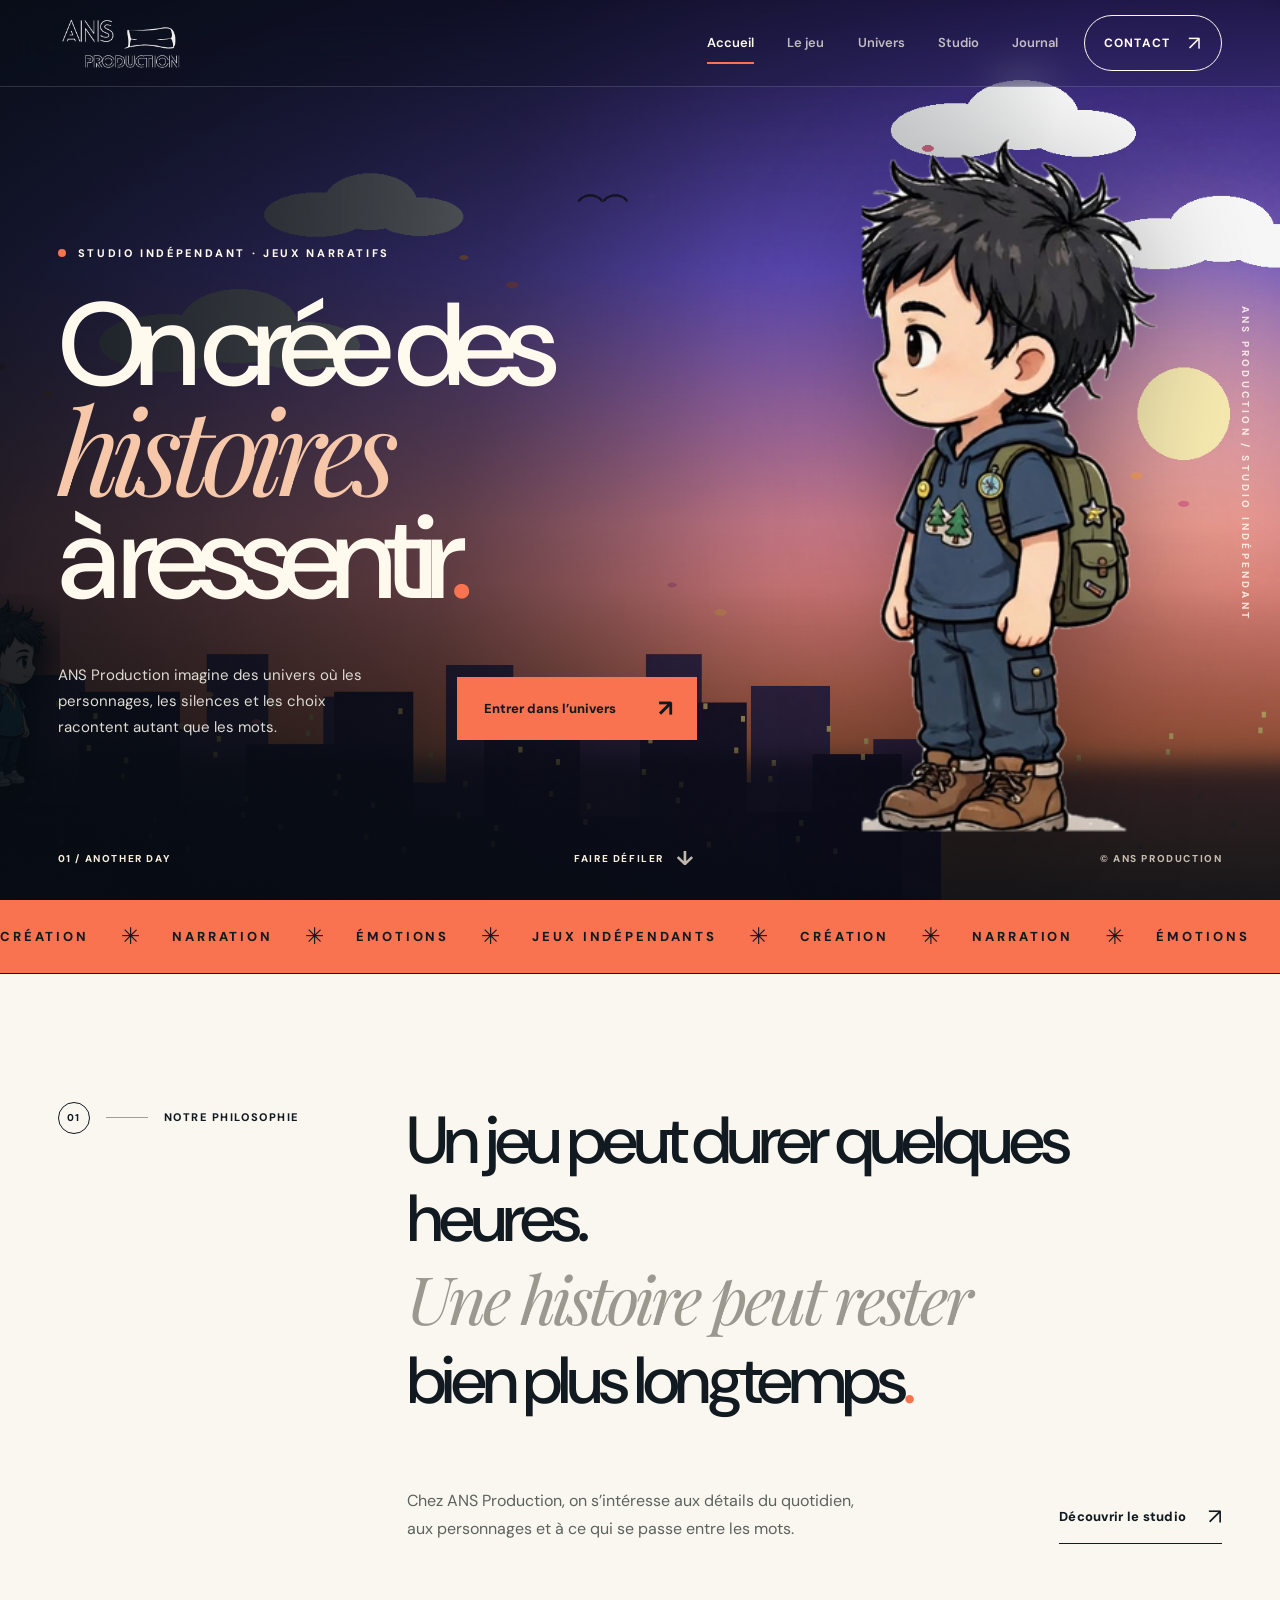
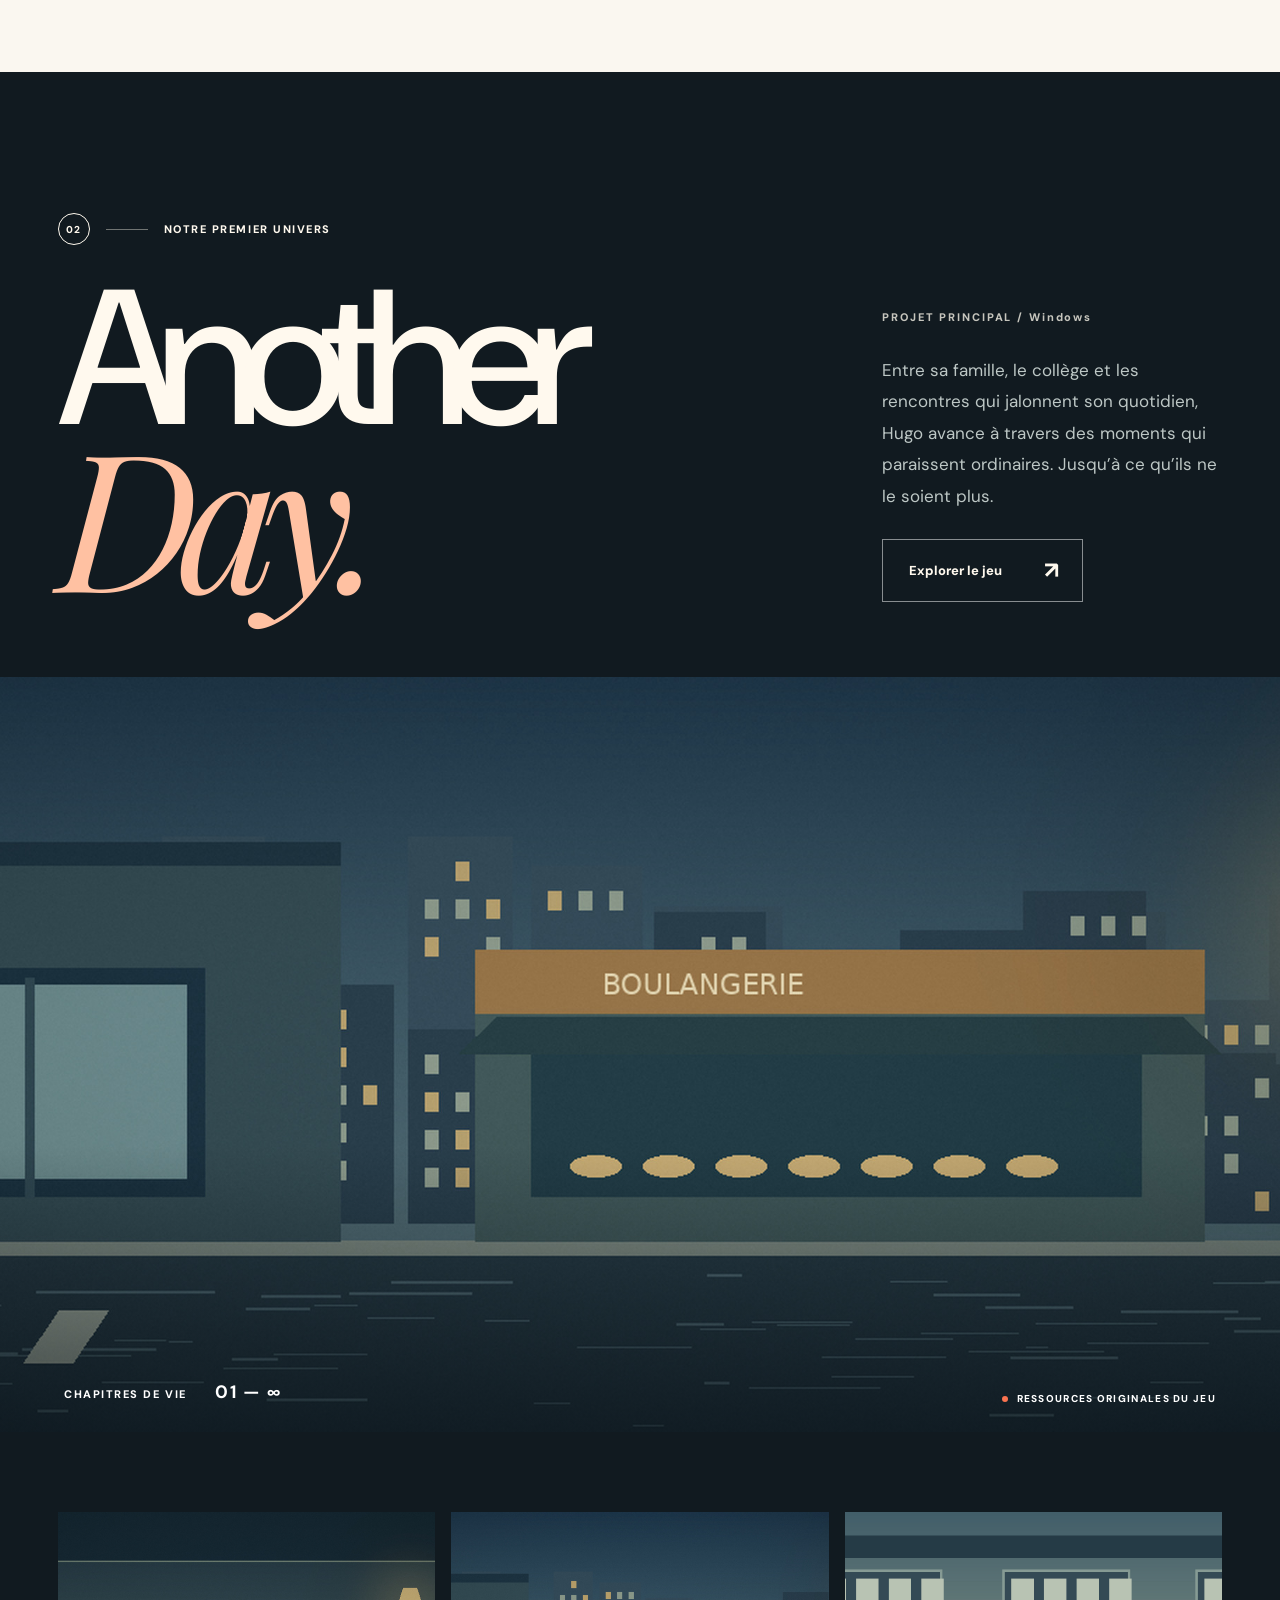
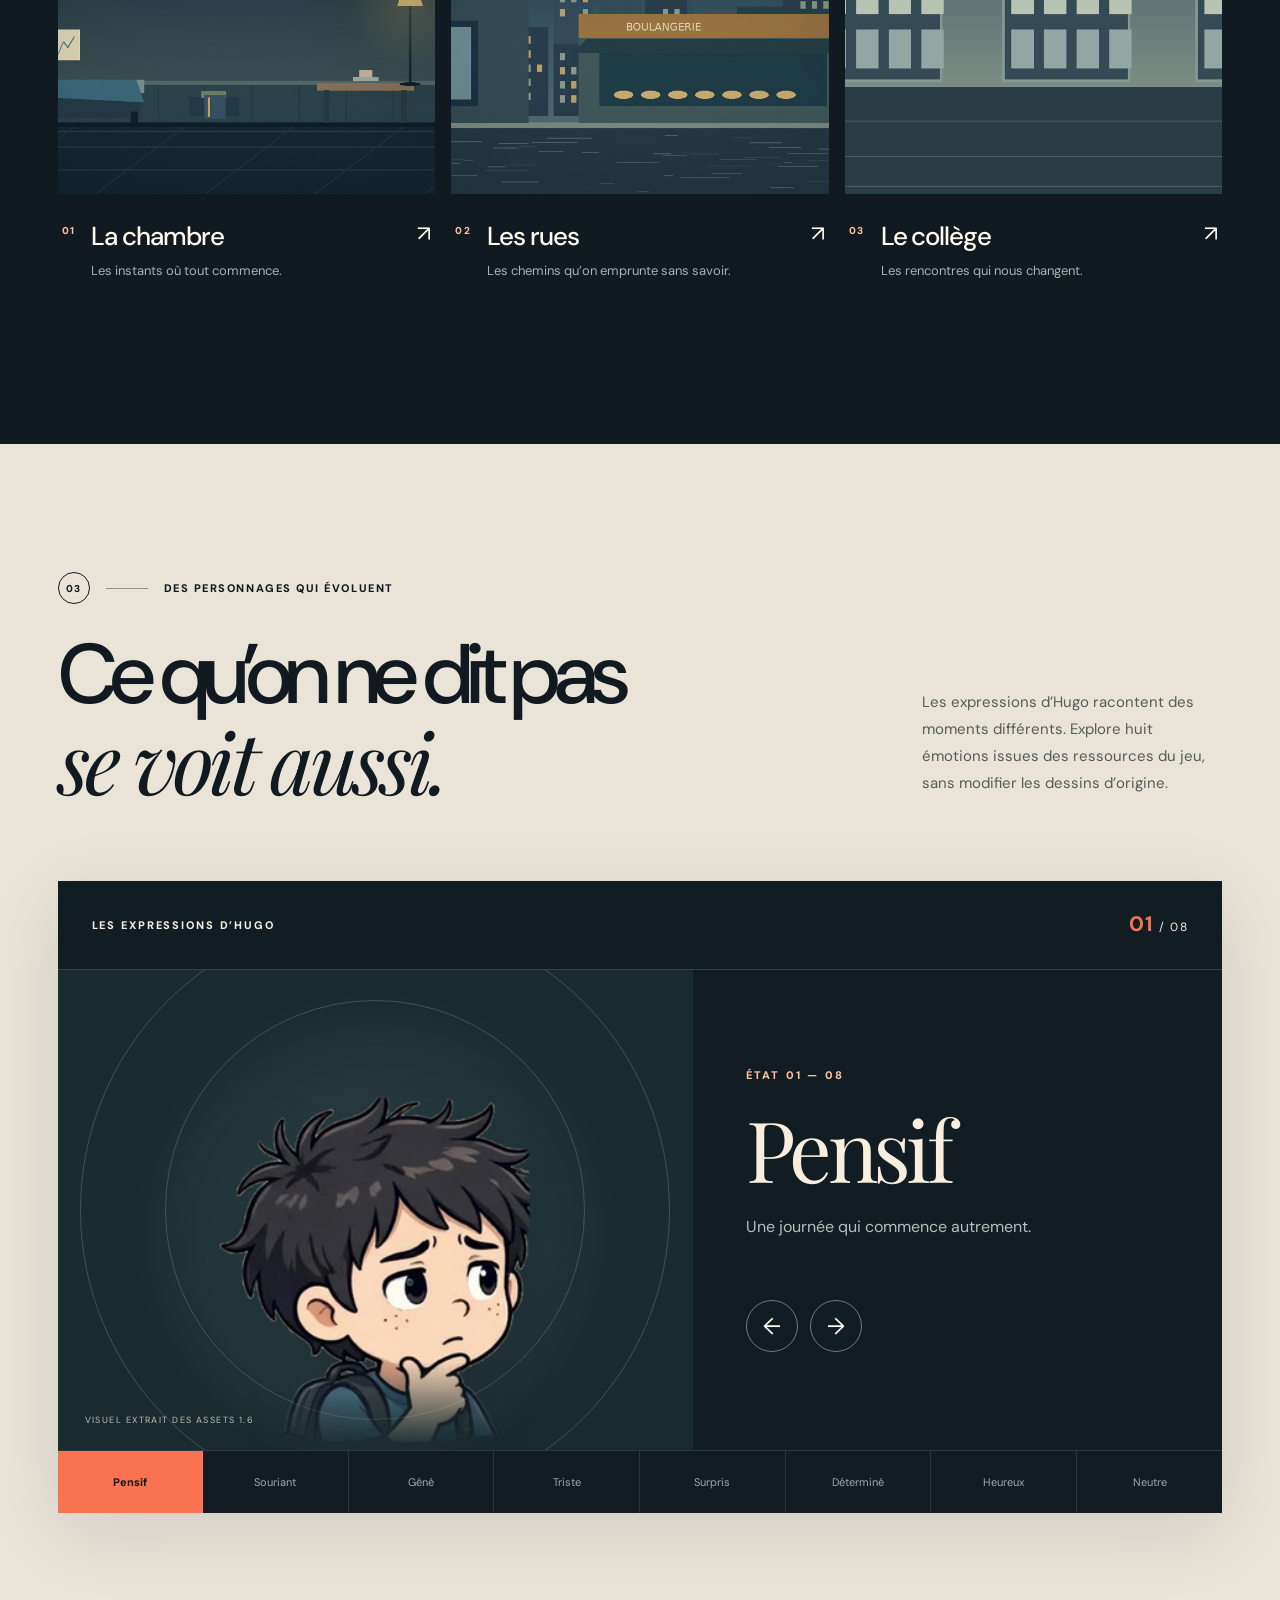
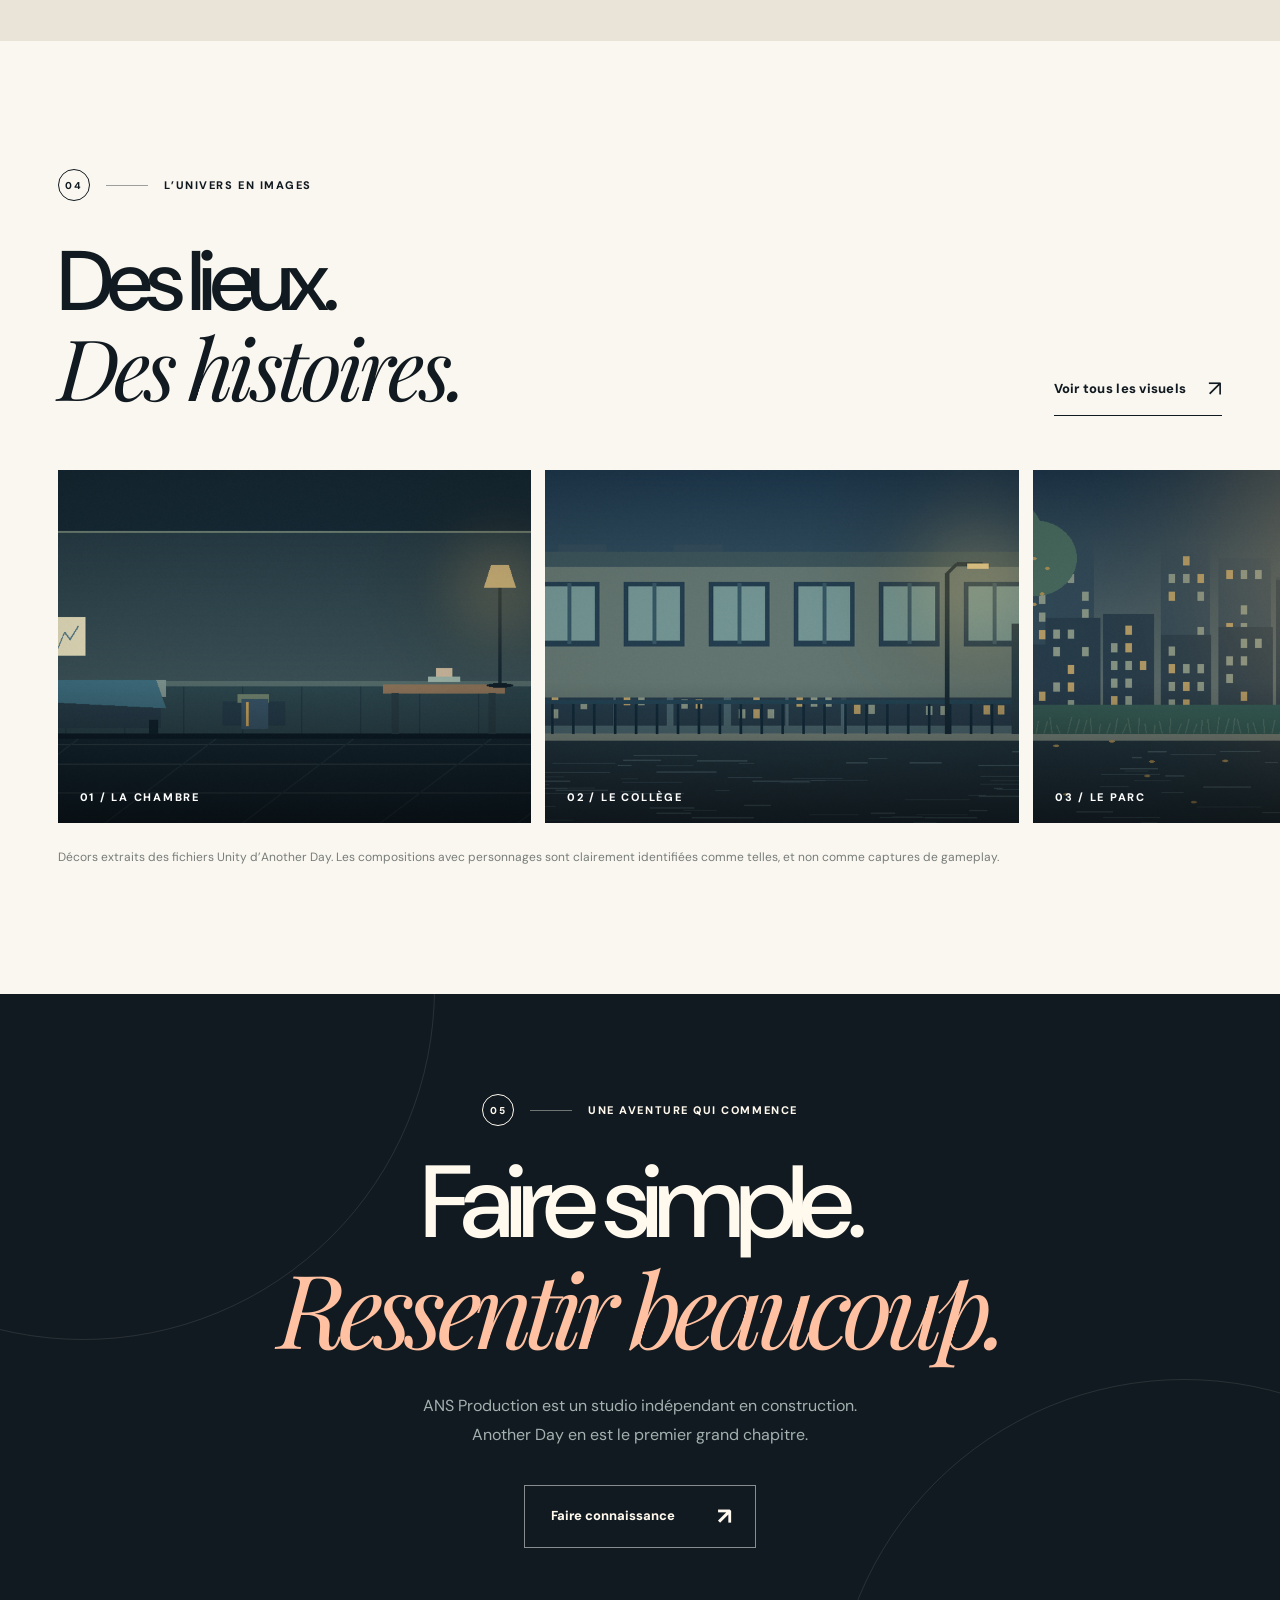
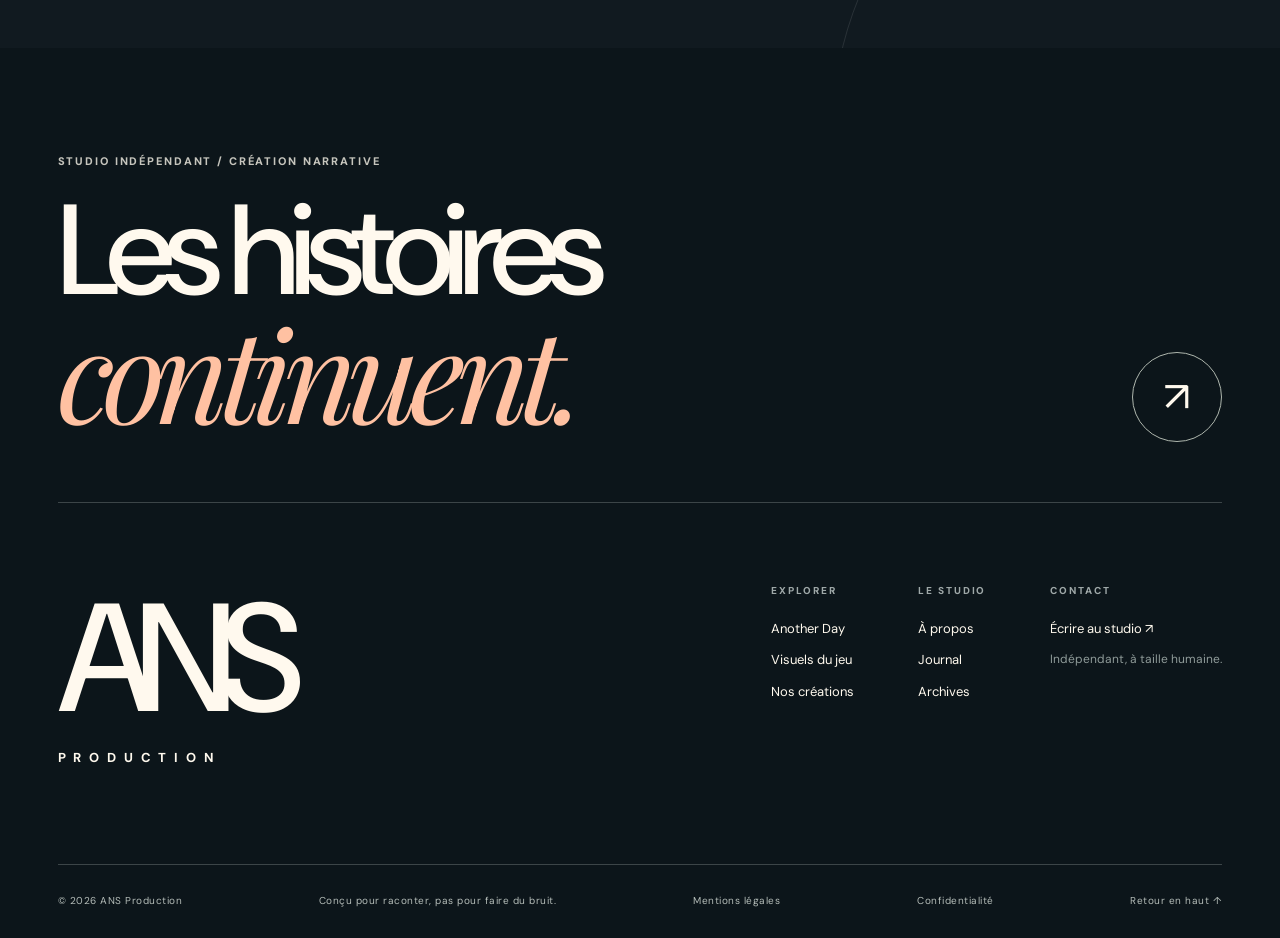
==== index.html @ 0bfa8ba2 "Add files via upload Création du site officiel ANS Production" ====
<!doctype html>
<html lang="fr">
<head>
 <meta charset="utf-8">
 <meta name="viewport" content="width=device-width, initial-scale=1, viewport-fit=cover">
 <meta name="theme-color" content="#111a20">
 <meta name="color-scheme" content="light">
 <title>ANS Production — Studio indépendant de jeux narratifs</title>
 <meta name="description" content="Des histoires à ressentir. Découvrez ANS Production et Another Day, notre aventure narrative indépendante.">
 <meta property="og:type" content="website">
 <meta property="og:title" content="ANS Production — Studio indépendant de jeux narratifs">
 <meta property="og:description" content="Des histoires à ressentir. Découvrez ANS Production et Another Day, notre aventure narrative indépendante.">
 <link rel="icon" href="assets/favicon.png" type="image/png">
 <link rel="preconnect" href="https://fonts.googleapis.com">
 <link rel="preconnect" href="https://fonts.gstatic.com" crossorigin>
 <link rel="stylesheet" href="styles.css">
 <script src="site-config.js" defer></script>
 <script src="cms-loader.js" defer></script>
</head>
<body data-page="home"><div id="app"><noscript>Ce site utilise JavaScript pour afficher le contenu interactif. Active JavaScript pour naviguer dans ANS Production.</noscript></div></body>
</html>
---- styles.css ----
@import url('https://fonts.googleapis.com/css2?family=DM+Sans:wght@400;500;600;700;800&family=Playfair+Display:ital,wght@0,400;0,500;0,600;1,400;1,500&display=swap');
:root{--paper:#f2eee6;--paper2:#e9e3d8;--paper3:#faf7f0;--ink:#111a20;--ink2:#1c282d;--ink3:#2b3b3f;--accent:#fa7350;--accent2:#ffc1a2;--muted:#646963;--line:rgba(17,26,32,.16);--white:#fff9ee;--max:1450px;--serif:'Playfair Display',Georgia,'Times New Roman',serif;--sans:'DM Sans','Helvetica Neue',Arial,sans;--transition:.45s cubic-bezier(.18,.8,.2,1)}
*,*::before,*::after{box-sizing:border-box}html{scroll-behavior:smooth;scroll-padding-top:100px}body{margin:0;background:var(--paper);color:var(--ink);font:400 16px/1.5 var(--sans);-webkit-font-smoothing:antialiased}img{max-width:100%;display:block}button,input,textarea{font:inherit}button{cursor:pointer}a{color:inherit;text-decoration:none}a,button{-webkit-tap-highlight-color:transparent}button:disabled{cursor:default}::selection{color:#fff;background:#ce563c}a:focus-visible,button:focus-visible,input:focus-visible,textarea:focus-visible{outline:3px solid var(--accent);outline-offset:5px}p,h1,h2,h3,h4,figure{margin:0}h1,h2,h3{font-weight:500}em{font-family:var(--serif);font-weight:400}strong{font-weight:700}.container{width:min(calc(100% - 9vw),var(--max));margin:auto}.section-space{padding:clamp(90px,10vw,180px) 0}.smallcaps{font-size:11px;letter-spacing:.17em;font-weight:800}.muted-on-dark{color:#c6c5bd}.orange-dot,.title-dot{color:var(--accent)}.skip{position:fixed;z-index:200;left:10px;top:-90px;background:var(--accent);color:#111;padding:12px 16px}.skip:focus{top:10px}.will-reveal{opacity:0;transform:translateY(30px);transition:opacity .85s ease,transform 1s cubic-bezier(.16,1,.3,1)}.will-reveal.revealed{opacity:1;transform:translateY(0)}[hidden]{display:none!important}
/* HEADER */
.header{position:fixed;top:0;z-index:90;width:100%;color:var(--ink);background:rgba(242,238,230,.97);border-bottom:1px solid var(--line);transition:background .35s,border .35s,color .35s;backdrop-filter:blur(20px);-webkit-backdrop-filter:blur(20px)}.header-inner{height:86px;display:flex;align-items:center;justify-content:space-between;gap:2vw;width:min(calc(100% - 9vw),var(--max));margin:auto}.brand{display:flex;align-items:center;gap:12px;flex:0 0 auto}.brand-sigil{position:relative;display:block;width:43px;height:24px;transform:rotate(-2deg)}.brand-sigil:before{content:'';position:absolute;inset:4px 3px;border:2px solid currentColor;border-radius:2px 10px 4px 9px;transform:skewX(11deg) rotate(-3deg)}.brand-sigil span:first-child{position:absolute;width:29px;height:2px;background:currentColor;top:10px;left:7px;transform:rotate(5deg)}.brand-sigil span:last-child{position:absolute;width:35px;height:2px;background:currentColor;bottom:4px;left:4px;transform:rotate(-8deg)}.brand-type{display:flex;flex-direction:column;line-height:.95;letter-spacing:-.07em}.brand-type strong{font-size:27px;font-weight:500;letter-spacing:-.075em}.brand-type small{font-size:8px;letter-spacing:.28em;margin-top:6px;font-weight:700}.primary-nav{margin-left:auto}.nav-links{display:flex;align-items:center;gap:clamp(18px,2.6vw,43px)}.nav-links a{position:relative;font-size:13px;font-weight:600;opacity:.72;white-space:nowrap;transition:opacity .2s}.nav-links a:hover,.nav-links a[aria-current]{opacity:1}.nav-links a:after{content:'';display:block;position:absolute;bottom:-11px;left:0;height:2px;width:0;background:var(--accent);transition:width .3s}.nav-links a:hover:after,.nav-links a[aria-current]:after{width:100%}.header-right{display:flex;gap:20px;align-items:center}.header-contact{display:flex;gap:18px;align-items:center;font-size:12px;text-transform:uppercase;font-weight:800;letter-spacing:.1em;white-space:nowrap;border:1px solid currentColor;border-radius:50px;padding:12px 19px}.header-contact span{font-size:20px;font-weight:400}.header-contact:hover{background:var(--ink);color:var(--paper)}.menu-toggle{width:44px;height:44px;border:1px solid currentColor;border-radius:50%;background:transparent;display:none;align-items:center;justify-content:center;flex-direction:column;gap:5px;color:inherit}.menu-toggle span{height:1px;width:18px;background:currentColor;transition:transform .2s}.mobile-nav{position:absolute;top:100%;left:0;width:100%;padding:24px 6vw 40px;background:var(--paper);color:var(--ink);height:calc(100svh - 86px);overflow:auto}.mobile-nav a{display:flex;align-items:center;gap:18px;border-bottom:1px solid var(--line);padding:18px 0;font:500 clamp(30px,7vw,55px) var(--serif)}.mobile-nav a small{font:700 11px var(--sans);opacity:.5}.mobile-nav a span{margin-left:auto;font:20px var(--sans)}.mobile-open{overflow:hidden}body[data-page="home"] .header:not(.scrolled):not(:has(.mobile-nav:not([hidden]))),body[data-page="game"] .header:not(.scrolled):not(:has(.mobile-nav:not([hidden]))){color:var(--white);background:rgba(12,21,25,.13);border-color:rgba(255,255,255,.15)}.header.scrolled{box-shadow:0 12px 45px rgba(0,0,0,.05)}
/* GENERAL */
.eyebrow{display:flex;gap:16px;align-items:center;color:var(--ink);font-size:11px;letter-spacing:.14em;font-weight:800;text-transform:uppercase;margin-bottom:38px}.eyebrow-light{color:var(--white)}.eyebrow-num{display:grid;place-items:center;width:32px;height:32px;border:1px solid currentColor;border-radius:50%;font-size:10px}.eyebrow-line{display:block;width:42px;height:1px;background:currentColor;opacity:.4}.section-title{font-size:clamp(48px,6.6vw,110px);line-height:1.01;letter-spacing:-.075em;font-weight:500}.section-title em{letter-spacing:-.055em}.btn{display:inline-flex;align-items:center;justify-content:space-between;gap:42px;padding:19px 23px 19px 26px;background:var(--accent);color:var(--ink);border:1px solid var(--accent);font-size:13px;font-weight:800;transition:background .2s,transform .3s,border-color .3s;min-height:58px}.btn span:last-child{font-size:23px;line-height:1;transition:transform .3s}.btn:hover{background:var(--accent2);border-color:var(--accent2);transform:translateY(-3px)}.btn:hover span:last-child{transform:translate(3px,-3px)}.btn-outline{background:transparent;border-color:rgba(255,255,255,.5);color:var(--white)}.btn-outline:hover{color:var(--ink)}.text-link{font-size:13px;font-weight:800;letter-spacing:.02em;display:inline-flex;align-items:center;gap:22px;white-space:nowrap;border-bottom:1px solid currentColor;padding-bottom:10px;transition:gap .25s}.text-link:hover{gap:34px}.text-link span{font-size:22px;font-weight:400}.large-copy{font-size:clamp(22px,2.4vw,36px);line-height:1.4;letter-spacing:-.04em}
/* HERO */
.home-hero{height:min(950px,100svh);min-height:690px;position:relative;background:#111b29;color:var(--white);overflow:hidden}.hero-bg,.hero-grain,.hero-vignette{position:absolute;inset:0}.hero-bg-img{width:100%;height:100%;object-fit:cover;object-position:center 55%;filter:saturate(.83) contrast(1.1)}.hero-vignette{background:linear-gradient(100deg,rgba(7,13,19,.84) 0%,rgba(7,13,19,.58) 38%,rgba(10,16,23,.04) 75%),linear-gradient(to top,rgba(6,12,20,.8),transparent 35%)}.hero-grain{pointer-events:none;background-image:url("data:image/svg+xml,%3Csvg viewBox='0 0 180 180' xmlns='http://www.w3.org/2000/svg'%3E%3Cfilter id='n'%3E%3CfeTurbulence type='fractalNoise' baseFrequency='.64' numOctaves='3' stitchTiles='stitch'/%3E%3C/filter%3E%3Crect width='100%25' height='100%25' filter='url(%23n)' opacity='.16'/%3E%3C/svg%3E");opacity:.16;mix-blend-mode:screen}.hero-vertical{position:absolute;right:2.1vw;top:34%;writing-mode:vertical-rl;letter-spacing:.32em;font-size:10px;font-weight:800;opacity:.85}.hero-inner{position:relative;height:100%;display:flex;align-items:center}.hero-heading{position:relative;z-index:3;padding-top:85px}.hero-kicker{font-size:11px;letter-spacing:.24em;font-weight:800;display:flex;align-items:center;gap:12px;margin-bottom:33px}.hero-kicker i{display:block;width:8px;height:8px;background:var(--accent);border-radius:50%}.home-hero h1{font-size:clamp(80px,9.2vw,163px);line-height:.87;letter-spacing:-.095em;font-weight:500;margin:0;max-width:1100px}.home-hero h1 em{color:#f6c7a9;letter-spacing:-.085em}.hero-intro{display:flex;align-items:end;gap:clamp(24px,5vw,75px);margin-top:52px}.hero-intro p{max-width:335px;font-size:15px;color:#dedbd3;line-height:1.75}.hero-character{height:clamp(380px,64vw,740px);width:auto;position:absolute;right:0;bottom:6%;z-index:2;filter:drop-shadow(0 18px 65px rgba(0,0,0,.36));object-fit:contain;transform:scaleX(-1);opacity:.99;pointer-events:none}.hero-bottom{position:absolute;left:50%;transform:translateX(-50%);bottom:27px;display:flex;align-items:center;justify-content:space-between;font-size:10px;letter-spacing:.16em;font-weight:800;z-index:6;color:#f8edda}.hero-bottom a{display:flex;gap:12px;align-items:center}.down-arrow{font-size:20px}.hero-bottom span:last-child{opacity:.77}
/* MARQUEE */
.ticker{background:var(--accent);color:var(--ink);overflow:hidden;white-space:nowrap;border-bottom:1px solid #1a1510}.ticker-track{width:max-content;display:flex;align-items:center;gap:32px;animation:marquee 36s linear infinite;padding:19px 0}.ticker-track span{font-size:13px;font-weight:800;letter-spacing:.22em}.ticker-track i{font-size:23px;font-style:normal}@keyframes marquee{to{transform:translateX(-50%)}}
/* MANIFESTO */
.manifesto{background:var(--paper3)}.manifesto-grid{display:grid;grid-template-columns:25% 1fr;gap:5%}.manifesto-grid>.eyebrow{align-self:start}.manifesto-quote{font-size:clamp(45px,5.2vw,87px);line-height:1.18;letter-spacing:-.062em;max-width:1050px}.manifesto-quote em{color:#9b9890}.manifesto-bottom{display:flex;align-items:end;justify-content:space-between;gap:40px;margin-top:66px}.manifesto-bottom p{max-width:470px;font-size:16px;line-height:1.8;color:#5c625e}
/* FEATURE */
.feature-section{background:var(--ink);color:var(--white);padding:clamp(95px,11vw,165px) 0}.feature-heading{display:flex;justify-content:space-between;align-items:end;gap:60px;margin-bottom:72px}.feature-heading>.eyebrow{margin-bottom:0}.feature-title{font-size:clamp(100px,15vw,250px);font-weight:500;line-height:.8;letter-spacing:-.11em}.feature-title em{color:var(--accent2);letter-spacing:-.09em}.feature-right{max-width:340px;padding-bottom:3px}.feature-right p{font-size:17px;line-height:1.85;margin:27px 0;color:#bdc7c5}.feature-panorama{height:clamp(440px,59vw,760px);position:relative;overflow:hidden;background:var(--ink3)}.panorama-image{position:absolute;inset:0}.panorama-image img{width:100%;height:100%;object-fit:cover;object-position:center 42%;filter:saturate(.93)}.feature-panorama:before{content:'';z-index:1;position:absolute;inset:0;background:linear-gradient(to top,rgba(3,10,16,.55),transparent 38%)}.panorama-stamp,.panorama-corner{position:absolute;z-index:2;bottom:26px;font-size:11px;letter-spacing:.14em;font-weight:800;color:white}.panorama-stamp{left:5vw}.panorama-stamp b{margin-left:24px;font-size:18px}.panorama-corner{right:5vw}.authentic-label{display:inline-flex;align-items:center;gap:9px;font-size:10px;letter-spacing:.13em;font-weight:800}.authentic-label i{width:6px;height:6px;border-radius:50%;background:var(--accent)}.feature-cards{display:grid;grid-template-columns:repeat(3,1fr);gap:16px;margin-top:80px}.place-card{display:block;transition:transform var(--transition)}.place-card:hover{transform:translateY(-8px)}.place-image{overflow:hidden;aspect-ratio:1.34;background:#334548}.place-image img{width:100%;height:100%;object-fit:cover;transition:transform .85s cubic-bezier(.16,1,.3,1)}.place-card:hover img{transform:scale(1.06)}.place-info{display:flex;align-items:start;gap:16px;padding:23px 4px}.place-info>span:first-child{font-size:10px;letter-spacing:.14em;color:var(--accent2);font-weight:800;margin-top:6px}.place-info h3{font-size:26px;letter-spacing:-.04em}.place-info p{font-size:13px;color:#a8b2ae;margin-top:5px}.place-arrow{margin-left:auto;font-size:22px}
/* FEELINGS */
.feelings-section{background:var(--paper2)}.feelings-head{display:grid;grid-template-columns:minmax(0,1fr) 300px;gap:20px;align-items:end;margin-bottom:72px}.feelings-head>.eyebrow{grid-column:1/-1;margin-bottom:8px}.feelings-head>p{color:#545d58;font-size:15px;line-height:1.8;padding-bottom:12px}.emotion-deck{background:#121d23;color:#f8eee0;overflow:hidden;box-shadow:0 18px 70px rgba(16,24,26,.1)}.emotion-top{padding:28px 34px;border-bottom:1px solid rgba(255,255,255,.16);display:flex;justify-content:space-between;align-items:center}.emotion-fraction{font-size:12px;letter-spacing:.14em}.emotion-fraction b{font-size:21px;color:var(--accent)}.emotion-content{display:grid;grid-template-columns:1.2fr 1fr;min-height:480px}.emotion-art{position:relative;overflow:hidden;background:radial-gradient(circle at 50% 55%,#395054,transparent 58%),#1a2b30;display:flex;align-items:end;justify-content:center;padding-top:40px}.orbit{position:absolute;border:1px solid rgba(241,239,220,.19);border-radius:50%;width:420px;height:420px;left:50%;top:50%;transform:translate(-50%,-50%)}.orbit-two{width:590px;height:590px}.emotion-portrait{position:relative;z-index:1;width:clamp(250px,27vw,405px);height:clamp(300px,30vw,435px);object-fit:contain;object-position:center bottom;filter:drop-shadow(0px 10px 27px rgba(0,0,0,.24))}.emotion-mini{position:absolute;bottom:22px;left:27px;z-index:2;font-size:9px;letter-spacing:.16em;opacity:.75}.emotion-detail{padding:10%;display:flex;flex-direction:column;align-items:start;justify-content:center}.emotion-index{font-size:11px;color:var(--accent2);letter-spacing:.2em;font-weight:800}.emotion-detail h3{font:400 clamp(60px,6.6vw,110px)/1.15 var(--serif);letter-spacing:-.055em;margin:16px 0}.emotion-detail p{font-size:16px;color:#b3bfbb;max-width:300px;line-height:1.7}.emotion-controls{display:flex;gap:12px;margin-top:60px}.circle-button{border-radius:50%;width:52px;height:52px;background:transparent;color:var(--white);border:1px solid rgba(255,255,255,.4);font-size:23px;transition:background .2s,color .2s}.circle-button:hover{background:var(--accent);color:var(--ink);border-color:var(--accent)}.emotion-tabs{display:grid;grid-template-columns:repeat(8,1fr);border-top:1px solid rgba(255,255,255,.12)}.emotion-tabs button{border:0;border-right:1px solid rgba(255,255,255,.11);background:transparent;color:#9daaa8;font-size:11px;padding:23px 6px;transition:background .2s,color .2s}.emotion-tabs button:last-child{border-right:0}.emotion-tabs button[aria-pressed="true"]{background:var(--accent);color:var(--ink);font-weight:800}.emotion-tabs button:hover:not([aria-pressed="true"]){background:#283b40;color:white}
/* PREVIEW */
.visual-preview{background:var(--paper3);overflow:hidden}.visual-title-row{display:flex;align-items:end;justify-content:space-between;gap:35px;margin-bottom:54px}.visual-title-row>p{max-width:310px;color:#69706c;font-size:15px;line-height:1.8}.visual-strip{display:flex;gap:14px;padding:0 max(4.5vw,calc((100vw - var(--max))/2));overflow-x:auto;overscroll-behavior-x:contain;scroll-snap-type:x mandatory;scrollbar-width:thin;scrollbar-color:#8a8b83 var(--paper3)}.visual-strip-card{position:relative;flex:0 0 clamp(260px,37vw,570px);aspect-ratio:1.34;overflow:hidden;scroll-snap-align:center;background:#203039}.visual-strip-card img{width:100%;height:100%;object-fit:cover;transition:transform .8s}.visual-strip-card:hover img{transform:scale(1.06)}.visual-strip-card:after{content:'';position:absolute;inset:60% 0 0;background:linear-gradient(transparent,rgba(0,0,0,.55))}.visual-strip-card>span{position:absolute;z-index:1;color:white;bottom:18px;left:22px;font-size:11px;letter-spacing:.16em;font-weight:800}.source-note{font-size:12px;color:#777c78;margin-top:25px}.ending-callout{background:var(--ink);color:var(--white);min-height:580px;display:flex;align-items:center;text-align:center;position:relative;overflow:hidden}.ending-callout:before,.ending-callout:after{content:'';position:absolute;width:55vw;height:55vw;border:1px solid rgba(255,255,255,.1);border-radius:50%;left:-21vw;top:-28vw}.ending-callout:after{left:auto;right:-20vw;top:auto;bottom:-34vw}.ending-inner{position:relative;z-index:2;display:flex;flex-direction:column;align-items:center;padding:100px 0}.ending-inner>.eyebrow{margin-bottom:24px}.ending-inner h2{font-size:clamp(53px,8vw,125px);letter-spacing:-.075em;line-height:1.02}.ending-inner h2 em{color:var(--accent2)}.ending-inner p{max-width:440px;color:#a3b1b0;line-height:1.8;margin:26px auto 35px}
/* PAGE HERO */
.page-hero{height:clamp(690px,90svh,950px);position:relative;background:var(--ink);color:var(--white);overflow:hidden}.page-hero-image{position:absolute;inset:0;opacity:.7}.page-hero-image img{width:100%;height:100%;object-fit:cover;object-position:center 53%;filter:saturate(.8)}.page-hero-image:after{content:'';position:absolute;inset:0;background:linear-gradient(90deg,rgba(4,13,19,.78),rgba(8,15,24,.13)),linear-gradient(0deg,rgba(4,13,19,.8),transparent 54%)}.page-hero-content{position:relative;z-index:2;height:100%;display:flex;flex-direction:column;align-items:start;justify-content:center;padding-top:70px}.page-hero-content>.eyebrow{margin-bottom:45px}.page-overline{font-size:11px;letter-spacing:.26em;font-weight:800}.game-display{font-size:clamp(90px,14vw,225px);line-height:1;letter-spacing:-.105em;font-weight:500;margin:13px 0 20px}.game-display em{color:var(--accent2);white-space:nowrap}.page-hero-content>p{font:italic clamp(19px,2.5vw,33px)/1.4 var(--serif);max-width:600px}.game-meta{display:flex;flex-wrap:wrap;gap:22px;margin-top:48px}.game-meta span{font-size:11px;letter-spacing:.12em;border:1px solid rgba(255,255,255,.32);padding:11px 14px}.scroll-pill{margin-top:50px;font-size:11px;letter-spacing:.14em;font-weight:800;border-bottom:1px solid rgba(255,255,255,.7);padding-bottom:12px}
/* STORY */
.story-block{background:var(--paper3)}.story-grid{display:grid;grid-template-columns:1.2fr 1fr;gap:clamp(45px,8vw,150px)}.story-copy{padding-top:85px}.story-copy>p:not(:first-child){margin-top:26px;font-size:15px;color:#69706c;line-height:1.9}.story-tags{display:flex;flex-wrap:wrap;gap:9px;margin-top:45px}.story-tags span{font-size:10px;letter-spacing:.1em;font-weight:800;border:1px solid #b8bdb8;padding:10px 13px}.wide-shot{height:clamp(350px,54vw,720px);position:relative;overflow:hidden}.wide-shot>img{width:100%;height:100%;object-fit:cover}.wide-shot:after{content:'';position:absolute;inset:70% 0 0;background:linear-gradient(transparent,rgba(0,0,0,.48))}.wide-shot-info{position:absolute;bottom:28px;z-index:2;left:5vw;right:5vw;display:flex;justify-content:space-between;align-items:center;font-size:11px;font-weight:800;letter-spacing:.12em;color:white}
/* CHARACTERS */
.characters-section{background:var(--ink);color:var(--white)}.characters-section .visual-title-row>p{color:#acb6b2}.character-grid{display:grid;grid-template-columns:repeat(4,1fr);gap:15px;margin-top:50px}.character-card{background:#24353b;min-width:0}.character-photo{height:clamp(260px,30vw,440px);position:relative;overflow:hidden;display:flex;align-items:end;justify-content:center;background:radial-gradient(circle at 50% 55%,#42585c 0%,#203035 70%)}.character-photo img{width:auto;height:88%;max-width:100%;object-fit:contain;object-position:center bottom;transition:transform .4s}.character-card:hover .character-photo img{transform:translateY(-9px) scale(1.035)}.character-photo>span{position:absolute;top:14px;left:17px;font-size:11px;color:#d0d7cf}.character-text{padding:18px 20px 22px}.character-text h3{font-size:25px;letter-spacing:-.04em}.character-text p{font-size:12px;color:#a5b3ae;margin-top:4px}.game-media{background:var(--paper3)}.game-media-grid{display:grid;grid-template-columns:1.3fr 1fr 1fr;grid-template-rows:250px 250px;gap:15px}.media-card{position:relative;overflow:hidden;background:#344548}.media-card-large{grid-row:span 2}.media-card img{width:100%;height:100%;object-fit:cover;transition:transform .6s}.media-card:hover img{transform:scale(1.06)}.media-card:after{content:'';position:absolute;inset:60% 0 0;background:linear-gradient(transparent,rgba(0,0,0,.6))}.media-card>span{position:absolute;bottom:20px;left:22px;right:22px;color:white;z-index:2;font-weight:700;font-size:18px;display:flex;justify-content:space-between}.availability{padding:95px 0;background:var(--accent)}.availability-row{display:flex;justify-content:space-between;align-items:center;gap:40px}.availability h2{font-size:clamp(40px,6vw,82px);line-height:1.12;letter-spacing:-.06em;margin:12px 0}.availability .orange-dot{color:#ffead9}.availability p{font-size:14px}.availability-actions{display:flex;flex-direction:column;align-items:end;gap:20px}.availability .btn{background:var(--ink);color:white;border-color:var(--ink)}.status-tag{display:inline-block;border:1px solid currentColor;font-size:11px;font-weight:800;letter-spacing:.1em;padding:15px 17px}
/* INTERNAL PAGES */
.inner-page-lead{padding:clamp(175px,18vw,270px) 0 clamp(75px,10vw,135px);background:var(--paper);min-height:620px}.inner-page-title{font-size:clamp(68px,9.8vw,156px);line-height:.98;letter-spacing:-.08em;max-width:1300px}.inner-page-title em{color:#99978c}.inner-page-bottom{display:flex;justify-content:space-between;align-items:end;gap:60px;margin-top:65px;padding-top:28px;border-top:1px solid var(--line)}.inner-page-bottom p{max-width:610px;font-size:clamp(16px,1.4vw,21px);line-height:1.65}.inner-page-bottom>span{font-size:10px;font-weight:800;letter-spacing:.16em;white-space:nowrap}.gallery-section{padding:110px 0;background:var(--ink);color:var(--white)}.gallery-header{display:flex;align-items:end;justify-content:space-between;gap:24px;margin-bottom:55px}.gallery-header .eyebrow{color:var(--white)}.gallery-filters{display:flex;flex-wrap:wrap;gap:9px;padding-bottom:6px}.gallery-filters button{color:#d3d7d1;background:transparent;border:1px solid #536366;padding:10px 16px;font-size:12px;white-space:nowrap}.gallery-filters button span{font-size:9px;padding-left:7px}.gallery-filters button[aria-pressed="true"]{background:var(--accent);color:var(--ink);border-color:var(--accent)}.gallery-filters button:hover:not([aria-pressed="true"]){border-color:white}.gallery-grid{display:grid;grid-template-columns:repeat(3,1fr);gap:15px}.gallery-item{display:block;background:#26383c;color:white;padding:0;border:0;text-align:left;overflow:hidden}.gallery-item:nth-child(7n+1){grid-column:span 2}.gallery-img{display:block;aspect-ratio:1.5;overflow:hidden}.gallery-item:nth-child(7n+1) .gallery-img{aspect-ratio:3.055}.gallery-img img{width:100%;height:100%;object-fit:cover;transition:transform .65s,filter .4s}.gallery-item:hover img{transform:scale(1.05);filter:brightness(1.12)}.gallery-item-foot{display:flex;justify-content:space-between;align-items:center;padding:16px 18px;font-size:12px;letter-spacing:.01em}.gallery-item-foot>span:last-child{font-size:22px}.gallery-disclaimer{color:#a4b1ae;font-size:13px;margin-top:30px}.visual-compositions{background:var(--paper3)}.composition-grid{display:grid;grid-template-columns:repeat(2,1fr);gap:22px}.composition-card{background:#e3e1d9}.composition-stage{height:clamp(270px,30vw,430px);position:relative;overflow:hidden;background:#27363b}.composition-bg{position:absolute;inset:0}.composition-bg img{width:100%;height:100%;object-fit:cover}.composition-stage:after{content:'';position:absolute;inset:45% 0 0;background:linear-gradient(transparent,rgba(9,20,24,.38));pointer-events:none}.composition-portrait,.composition-companion{position:absolute;bottom:0;z-index:2;height:85%;width:auto;max-width:39%;object-fit:contain;object-position:bottom;filter:drop-shadow(4px 4px 12px rgba(0,0,0,.28))}.composition-portrait{left:15%}.composition-companion{height:68%;right:12%;opacity:.9}.composition-type{position:absolute;z-index:3;top:17px;right:17px;background:rgba(18,29,34,.78);padding:9px 11px;color:white;font-size:9px;font-weight:800;letter-spacing:.09em}.composition-info{display:flex;align-items:end;justify-content:space-between;gap:15px;padding:21px 22px 25px}.composition-info small{font-size:10px;color:#69716c;letter-spacing:.08em}.composition-info h3{font-size:28px;margin-top:5px;letter-spacing:-.05em}.composition-info p{font-size:13px;color:#6a746f;margin-top:4px}.composition-emotion{font-size:11px;letter-spacing:.08em;font-weight:800;border-bottom:1px solid var(--ink);padding-bottom:4px}
/* STUDIO */
.studio-lead{background:var(--paper3)}.studio-editorial{background:var(--paper2)}.studio-editorial-grid{display:grid;grid-template-columns:1fr 1fr;gap:clamp(50px,8vw,140px);align-items:center}.studio-art{aspect-ratio:.85;background:#e7e1d7;display:flex;align-items:center;justify-content:center;flex-direction:column;position:relative;overflow:hidden}.studio-art img{width:68%;height:auto;mix-blend-mode:multiply;filter:grayscale(1)}.studio-art>span{position:absolute;bottom:28px;left:28px;font-size:10px;letter-spacing:.16em;font-weight:800;color:#73766f}.studio-copy .large-copy{margin-top:40px}.studio-sign{display:flex;gap:22px;align-items:center;margin-top:55px;padding-top:22px;border-top:1px solid var(--line)}.studio-sign>span{font:italic 38px var(--serif)}.studio-sign small{font-size:10px;letter-spacing:.13em;font-weight:800}.principles{background:var(--ink);color:var(--white)}.principles-grid{display:grid;grid-template-columns:repeat(3,1fr);gap:42px;margin-top:70px}.principles-grid article{border-top:1px solid #6c787a;padding-top:28px}.principles-grid article>span{font-size:11px;letter-spacing:.1em;color:var(--accent)}.principles-grid article h3{font-size:38px;letter-spacing:-.06em;margin:25px 0 10px}.principles-grid article p{line-height:1.85;font-size:14px;color:#a9b6b4}.studio-fullbleed{height:640px;position:relative;overflow:hidden;background:#1b292b}.studio-fullbleed>img{width:100%;height:100%;object-fit:cover}.studio-fullbleed:after{content:'';position:absolute;inset:0;background:linear-gradient(90deg,rgba(3,15,22,.76),transparent)}.studio-fullbleed-text{position:absolute;top:50%;left:8%;transform:translateY(-50%);z-index:2;color:white}.studio-fullbleed-text h2{font-size:clamp(55px,9vw,140px);letter-spacing:-.075em;margin:10px 0 25px}
/* GAMES/JOURNAL/CONTACT */
.games-catalog,.journal-content,.contact-page{background:var(--paper3)}.catalog-card{display:grid;grid-template-columns:1.4fr 1fr;min-height:560px;background:var(--ink);color:var(--white)}.catalog-photo{min-height:480px;overflow:hidden}.catalog-photo img{width:100%;height:100%;object-fit:cover;transition:transform .8s}.catalog-card:hover .catalog-photo img{transform:scale(1.04)}.catalog-body{padding:clamp(40px,6vw,90px);display:flex;flex-direction:column;justify-content:center;align-items:start}.catalog-body>span{color:var(--accent2);font-size:11px;letter-spacing:.15em;font-weight:800}.catalog-body h2{font-size:clamp(65px,7vw,115px);letter-spacing:-.07em;line-height:.98;margin:33px 0}.catalog-body h2 em{color:var(--accent2)}.catalog-body p{line-height:1.8;color:#b4c1be}.catalog-meta{align-self:stretch;display:flex;justify-content:space-between;border-top:1px solid #617071;padding-top:24px;margin-top:42px;gap:15px}.catalog-meta strong{font-size:13px;letter-spacing:.06em}.journal-list{display:grid;grid-template-columns:repeat(2,1fr);gap:28px}.journal-entry{border-top:1px solid var(--line);padding-top:22px}.journal-entry-img{aspect-ratio:1.8;overflow:hidden;margin-bottom:30px}.journal-entry-img img{width:100%;height:100%;object-fit:cover}.journal-meta{display:flex;gap:25px;font-size:11px;letter-spacing:.08em;font-weight:800;color:#777b73}.journal-entry h3{font-size:40px;letter-spacing:-.06em;margin:18px 0 10px}.journal-entry p{line-height:1.8;color:#676e66}.journal-empty{display:grid;grid-template-columns:.8fr 1fr;min-height:450px;gap:80px;align-items:center;border-top:1px solid var(--line);border-bottom:1px solid var(--line)}.journal-empty-mark{font:300 250px var(--serif);text-align:center;color:var(--accent)}.journal-empty h2{font-size:clamp(42px,4.3vw,68px);letter-spacing:-.05em;line-height:1.18;margin:15px 0}.journal-empty p{max-width:490px;color:#767c74;line-height:1.85;margin-bottom:26px}.contact-layout{display:grid;grid-template-columns:1fr 1fr;gap:clamp(60px,9vw,150px)}.contact-sigil{background:#e6e0d5;min-height:620px;display:flex;align-items:center;justify-content:center;flex-direction:column;position:relative}.contact-sigil img{width:73%;mix-blend-mode:multiply}.contact-sigil span{position:absolute;bottom:30px;letter-spacing:.12em;font-weight:800;font-size:11px}.contact-form-wrap h2{font-size:clamp(52px,5vw,86px);line-height:1.08;letter-spacing:-.06em;margin-bottom:42px}.contact-not-yet{border-top:1px solid var(--line);padding:38px 0}.contact-not-yet p{color:#6c716b;line-height:1.9;margin-top:23px}.contact-form{display:grid;gap:22px}.contact-form label{font-weight:700;letter-spacing:.03em;font-size:12px;display:grid;gap:9px}.contact-form input,.contact-form textarea{background:transparent;border:1px solid #aeb5af;border-radius:0;padding:15px;font-size:16px;max-width:100%;resize:vertical}.contact-form .btn{justify-self:start;margin-top:15px}.form-hint{color:#6d7470;font-size:11px}
/* LIGHTBOX */
.lightbox{position:fixed;z-index:300;inset:0;display:flex;align-items:center;justify-content:space-evenly;gap:18px;padding:55px 3vw 30px;background:rgba(8,13,17,.97);color:white}.lightbox-close{position:absolute;top:14px;right:20px;font-size:37px;color:white;background:none;border:none}.lightbox-arrow{width:54px;height:54px;flex:0 0 auto;border:1px solid #7b888a;background:transparent;color:white;border-radius:50%;font-size:25px}.lightbox-arrow:hover{background:var(--accent);color:var(--ink)}.lightbox-figure{display:flex;flex-direction:column;align-items:center;gap:20px;min-width:0}.lightbox-figure img{max-height:75svh;max-width:min(80vw,1350px);object-fit:contain}.lightbox-figure figcaption{text-align:center;font-size:12px;color:#b7c2be;letter-spacing:.04em}
/* FOOTER */
.footer{background:#0c151a;color:var(--white);padding:100px 0 30px}.footer-top{display:flex;justify-content:space-between;align-items:end;border-bottom:1px solid #3c4548;padding-bottom:60px}.footer-top h2{font-size:clamp(72px,10vw,158px);line-height:.95;letter-spacing:-.075em;margin-top:18px}.footer-top h2 em{color:var(--accent2)}.round-link{height:90px;width:90px;display:grid;place-items:center;border:1px solid #aeb6ad;border-radius:50%;font-size:42px;transition:background .3s,transform .3s}.round-link:hover{background:var(--accent);color:var(--ink);transform:rotate(45deg)}.footer-mid{display:flex;justify-content:space-between;gap:50px;padding:80px 0 100px}.footer-wordmark{font-size:clamp(72px,12vw,175px);letter-spacing:-.1em;line-height:1;font-weight:500;align-self:start}.footer-wordmark span{display:block;font-size:13px;letter-spacing:.6em;margin-top:14px;font-weight:700}.footer-links{display:flex;gap:clamp(27px,5vw,85px)}.footer-links>div{display:flex;flex-direction:column;gap:12px}.footer-title{font-size:10px;letter-spacing:.19em;color:#9fa8a8;font-weight:800;margin-bottom:9px}.footer-links a{font-size:13px}.footer-links a:hover{color:var(--accent2)}.footer-muted{font-size:12px;color:#8f9b99}.footer-bottom{border-top:1px solid #3c4548;padding-top:28px;display:flex;justify-content:space-between;align-items:center;gap:18px;font-size:10px;letter-spacing:.05em;color:#b5bdb9}
/* BREAKPOINTS */
@media(max-width:1200px){.header-contact{display:none}.hero-character{right:-3vw;opacity:.74}.home-hero h1{font-size:clamp(80px,10.5vw,136px)}.feature-title{font-size:clamp(100px,14vw,200px)}.feature-right{max-width:290px}.composition-stage{height:315px}.footer-wordmark{font-size:115px}.footer-links{gap:28px}}
@media(max-width:900px){.header-inner{height:72px}.primary-nav{display:none}.menu-toggle{display:flex}.mobile-nav{height:calc(100svh - 72px)}.container{width:calc(100% - 8vw)}.home-hero{min-height:650px;max-height:850px}.home-hero h1{font-size:clamp(73px,10.5vw,115px)}.hero-character{height:72%;right:-70px;opacity:.48}.hero-heading{padding-top:40px}.hero-intro{flex-wrap:wrap;max-width:430px}.hero-vertical{display:none}.manifesto-grid{grid-template-columns:1fr;gap:24px}.manifesto-grid>.eyebrow{margin:0}.feature-heading{align-items:start;flex-direction:column;gap:38px}.feature-title{font-size:clamp(90px,18vw,175px)}.feature-right{max-width:610px}.feature-right p{margin:15px 0 25px}.feature-cards{margin-top:45px}.place-info h3{font-size:23px}.feelings-head{grid-template-columns:1fr}.feelings-head>p{max-width:500px}.emotion-content{min-height:360px}.emotion-tabs{grid-template-columns:repeat(4,1fr)}.emotion-tabs button{padding:16px 5px}.story-grid{grid-template-columns:1fr}.story-copy{padding-top:0}.character-grid{grid-template-columns:repeat(3,1fr)}.gallery-header{flex-direction:column;align-items:start}.gallery-grid{grid-template-columns:repeat(2,1fr)}.gallery-item:nth-child(7n+1){grid-column:span 1}.gallery-item:nth-child(7n+1) .gallery-img{aspect-ratio:1.5}.studio-editorial-grid{gap:50px}.footer-mid{flex-direction:column;gap:65px}.footer-wordmark{font-size:120px}}
@media(max-width:650px){.section-space{padding:85px 0}.header-inner{height:68px}.brand-sigil{width:37px}.brand-type strong{font-size:24px}.mobile-nav{height:calc(100svh - 68px)}.home-hero{height:760px;max-height:92svh;min-height:620px}.hero-bg-img{object-position:32% center}.hero-vignette{background:linear-gradient(95deg,rgba(5,13,20,.83),rgba(7,14,22,.32)),linear-gradient(to top,rgba(5,12,20,.86),transparent 50%)}.hero-heading{padding-top:20px;align-self:center;max-width:100%}.hero-kicker{font-size:9px;letter-spacing:.15em;margin-bottom:20px}.home-hero h1{font-size:clamp(55px,12.4vw,90px);letter-spacing:-.085em;line-height:.96}.hero-character{height:50%;right:-48px;bottom:4%;opacity:.58}.hero-intro{margin-top:28px;gap:20px;max-width:330px;align-items:start}.hero-intro p{font-size:13px;max-width:245px;line-height:1.65}.hero-intro .btn{min-height:52px;padding:13px 17px;font-size:11px;gap:20px}.hero-bottom{bottom:18px;font-size:9px}.hero-bottom>span:last-child{display:none}.ticker-track{padding:13px 0;gap:16px}.ticker-track span{font-size:10px}.manifesto-quote{font-size:clamp(40px,8vw,58px);line-height:1.18}.manifesto-bottom{flex-direction:column;align-items:start;margin-top:32px;gap:20px}.manifesto-bottom p{font-size:14px}.eyebrow{margin-bottom:24px;gap:10px;font-size:10px}.eyebrow-line{width:28px}.section-title{font-size:clamp(50px,10vw,77px)}.feature-heading{margin-bottom:38px}.feature-title{font-size:clamp(86px,18vw,124px)}.feature-panorama{height:350px}.panorama-image img{object-position:45% 50%}.panorama-corner{display:none}.panorama-stamp{font-size:9px}.feature-cards{grid-template-columns:1fr;gap:25px}.place-image{aspect-ratio:1.8}.place-info{padding:15px 0 0}.place-info h3{font-size:26px}.feelings-head{margin-bottom:40px}.feelings-head>p{font-size:13px}.emotion-top{padding:18px}.emotion-content{grid-template-columns:1fr;min-height:auto}.emotion-art{min-height:330px}.emotion-portrait{height:320px;width:auto}.emotion-mini{font-size:8px;left:15px}.orbit{width:290px;height:290px}.orbit-two{width:440px;height:440px}.emotion-detail{padding:30px;align-items:start}.emotion-detail h3{font-size:64px;margin:3px 0}.emotion-detail p{font-size:13px}.emotion-controls{margin-top:20px;align-self:end}.emotion-tabs{grid-template-columns:repeat(4,1fr)}.emotion-tabs button{font-size:10px;padding:15px 3px}.visual-title-row{align-items:start;flex-direction:column}.visual-title-row>p{max-width:100%}.visual-strip{padding:0 4vw}.visual-strip-card{flex-basis:78vw}.ending-callout{min-height:450px}.ending-inner{padding:65px 0}.ending-inner h2{font-size:clamp(56px,11vw,75px)}.page-hero{height:760px;max-height:92svh;min-height:630px}.page-hero-content>.eyebrow{margin-bottom:30px}.game-display{font-size:clamp(64px,12.5vw,100px);margin:20px 0}.page-hero-content>p{font-size:19px}.game-meta{gap:8px;margin-top:28px}.game-meta span{font-size:9px;letter-spacing:.05em;padding:8px}.scroll-pill{margin-top:25px}.story-copy p:not(:first-child){font-size:14px}.story-tags{gap:6px}.story-tags span{font-size:9px}.wide-shot{height:310px}.wide-shot-info{font-size:9px;gap:10px}.wide-shot-info .authentic-label{display:none}.character-grid{grid-template-columns:repeat(2,1fr);gap:9px}.character-photo{height:270px}.character-text{padding:12px}.character-text h3{font-size:20px}.character-text p{font-size:10px}.game-media-grid{grid-template-columns:1fr 1fr;grid-template-rows:210px 210px 210px}.media-card-large{grid-column:span 2;grid-row:span 1}.media-card>span{bottom:11px;left:11px;font-size:13px}.availability{padding:58px 0}.availability-row{flex-direction:column;align-items:start}.availability-actions{align-items:start}.inner-page-lead{padding:155px 0 60px;min-height:0}.inner-page-title{font-size:clamp(54px,11.5vw,85px)}.inner-page-bottom{margin-top:38px;gap:24px;flex-direction:column;align-items:start}.inner-page-bottom p{font-size:15px}.gallery-section{padding:70px 0}.gallery-header{margin-bottom:28px}.gallery-filters{gap:6px}.gallery-filters button{font-size:10px;padding:8px 9px}.gallery-grid{grid-template-columns:1fr;gap:12px}.gallery-item:nth-child(7n+1) .gallery-img{aspect-ratio:1.5}.gallery-disclaimer{font-size:11px}.composition-grid{grid-template-columns:1fr;gap:22px}.composition-stage{height:300px}.composition-info{padding:15px;gap:7px}.composition-info h3{font-size:23px}.composition-emotion{font-size:10px}.studio-editorial-grid{grid-template-columns:1fr}.studio-art{aspect-ratio:1.3}.studio-copy .large-copy{font-size:23px;margin-top:27px}.principles-grid{grid-template-columns:1fr;gap:40px;margin-top:35px}.principles-grid article h3{font-size:28px;margin:14px 0 6px}.studio-fullbleed{height:460px}.studio-fullbleed-text{left:5%}.catalog-card{grid-template-columns:1fr}.catalog-photo{min-height:260px}.catalog-body{padding:30px}.catalog-body h2{font-size:70px;margin:18px 0}.catalog-meta{flex-wrap:wrap}.journal-list{grid-template-columns:1fr}.journal-empty{grid-template-columns:1fr;gap:0;padding:60px 0}.journal-empty-mark{font-size:120px;text-align:left;line-height:1}.journal-empty h2{font-size:43px}.contact-layout{grid-template-columns:1fr;gap:60px}.contact-sigil{min-height:280px}.contact-form-wrap h2{font-size:57px}.lightbox{gap:8px;padding:60px 8px 20px}.lightbox-arrow{height:35px;width:35px;font-size:17px}.lightbox-figure img{max-width:calc(100vw - 96px)}.lightbox-figure figcaption{font-size:10px}.footer{padding:75px 0 25px}.footer-top{padding-bottom:50px}.footer-top h2{font-size:clamp(65px,12vw,85px)}.round-link{width:58px;height:58px;font-size:28px}.footer-mid{padding:65px 0;gap:50px}.footer-wordmark{font-size:100px}.footer-wordmark span{font-size:9px;letter-spacing:.5em}.footer-links{display:grid;grid-template-columns:repeat(2,1fr);gap:28px}.footer-bottom{flex-wrap:wrap;font-size:9px}}
@media(max-width:390px){.home-hero h1{font-size:53px}.hero-character{right:-85px;opacity:.47}.emotion-tabs button{font-size:9px}.footer-wordmark{font-size:83px}.header-inner{width:calc(100% - 24px)}.character-photo{height:220px}}
@media(prefers-reduced-motion:reduce){*,*::before,*::after{animation:none!important;scroll-behavior:auto!important;transition-duration:.01ms!important}.will-reveal{opacity:1!important;transform:none!important}}
/* The real user-provided logo, background removed without redrawing a single letter. */
.brand-logo{width:157px;height:55px;object-fit:contain;object-position:left center;display:block}
body[data-page="home"] .header:not(.scrolled) .brand-logo,body[data-page="game"] .header:not(.scrolled) .brand-logo{filter:invert(1)}
body.mobile-open .header .brand-logo{filter:none!important}
@media(max-width:650px){.brand-logo{width:135px;height:48px}}

.legal-content{max-width:840px;border-top:1px solid var(--line);padding-top:50px}.legal-content h2{font-size:clamp(48px,5vw,80px);letter-spacing:-.06em;line-height:1.1;margin:20px 0}.legal-content p{white-space:pre-line;font-size:17px;line-height:1.85;color:#5b6660;margin-bottom:30px}
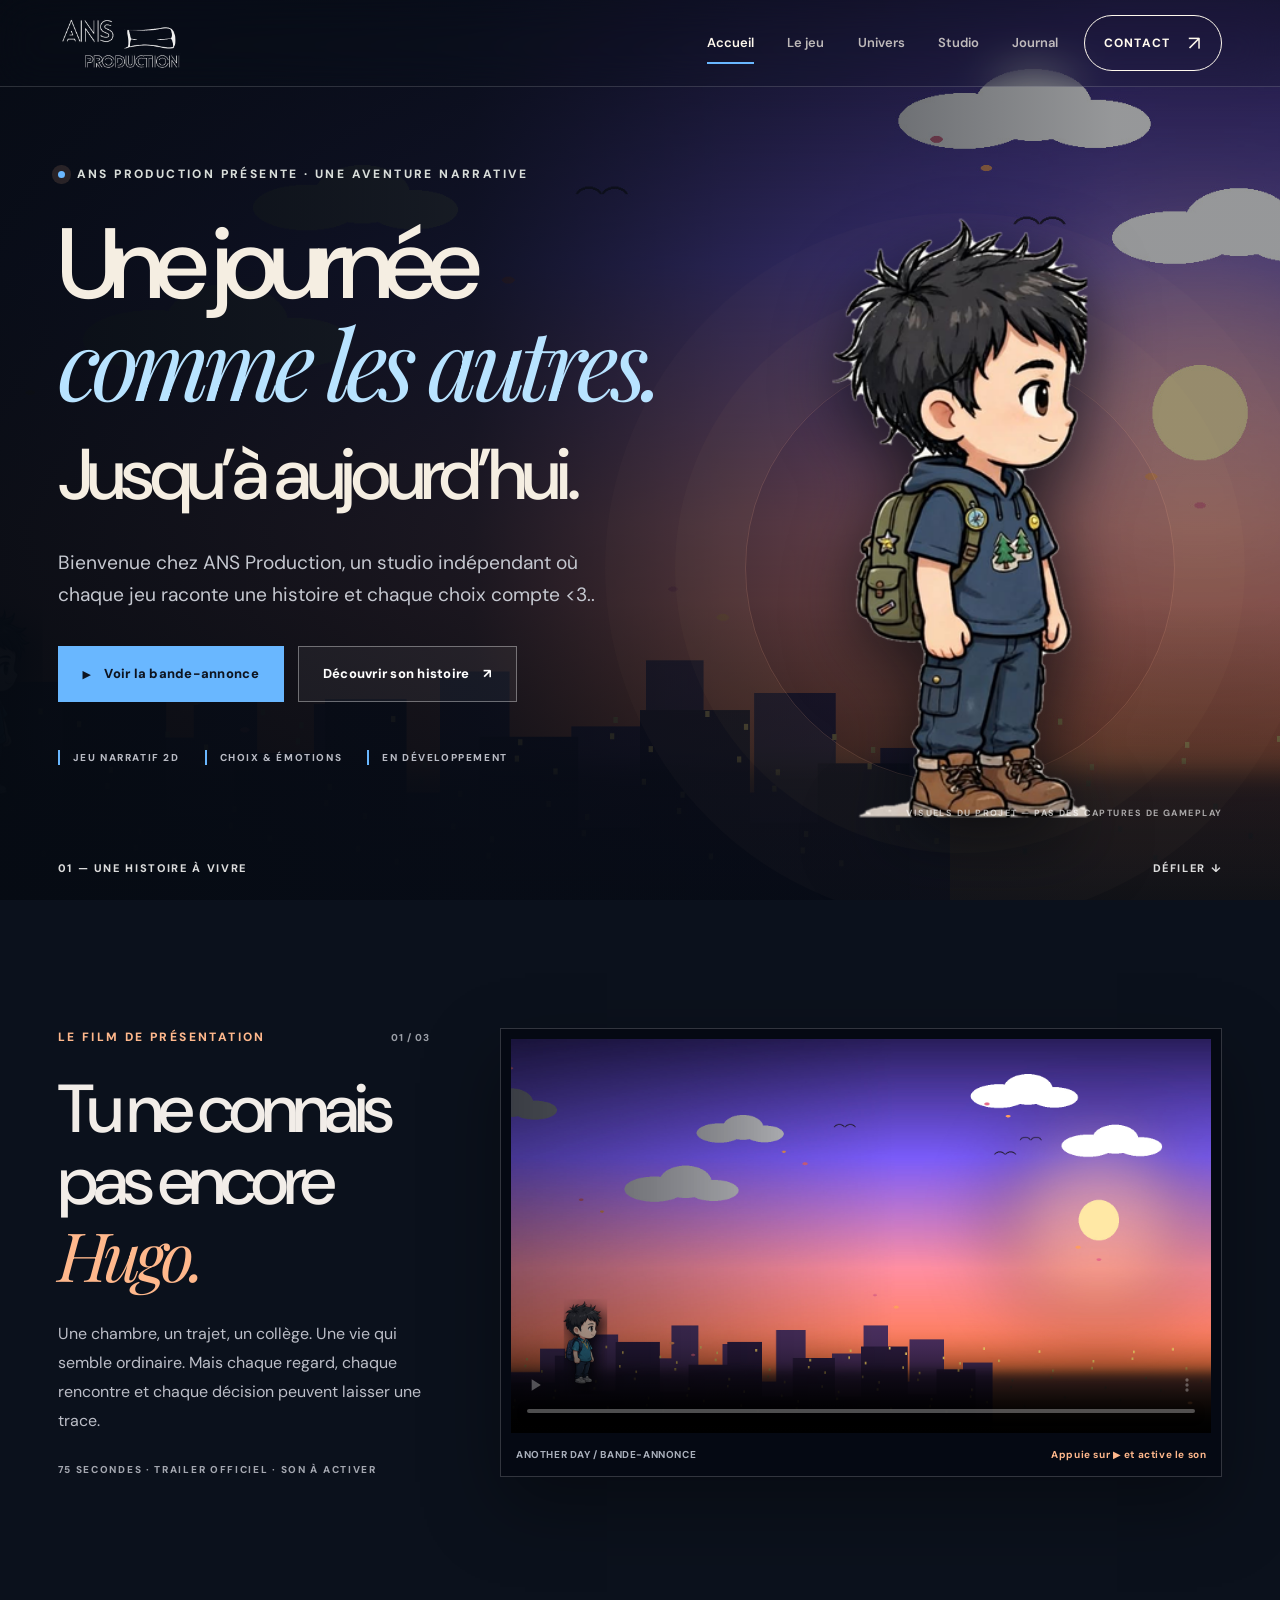
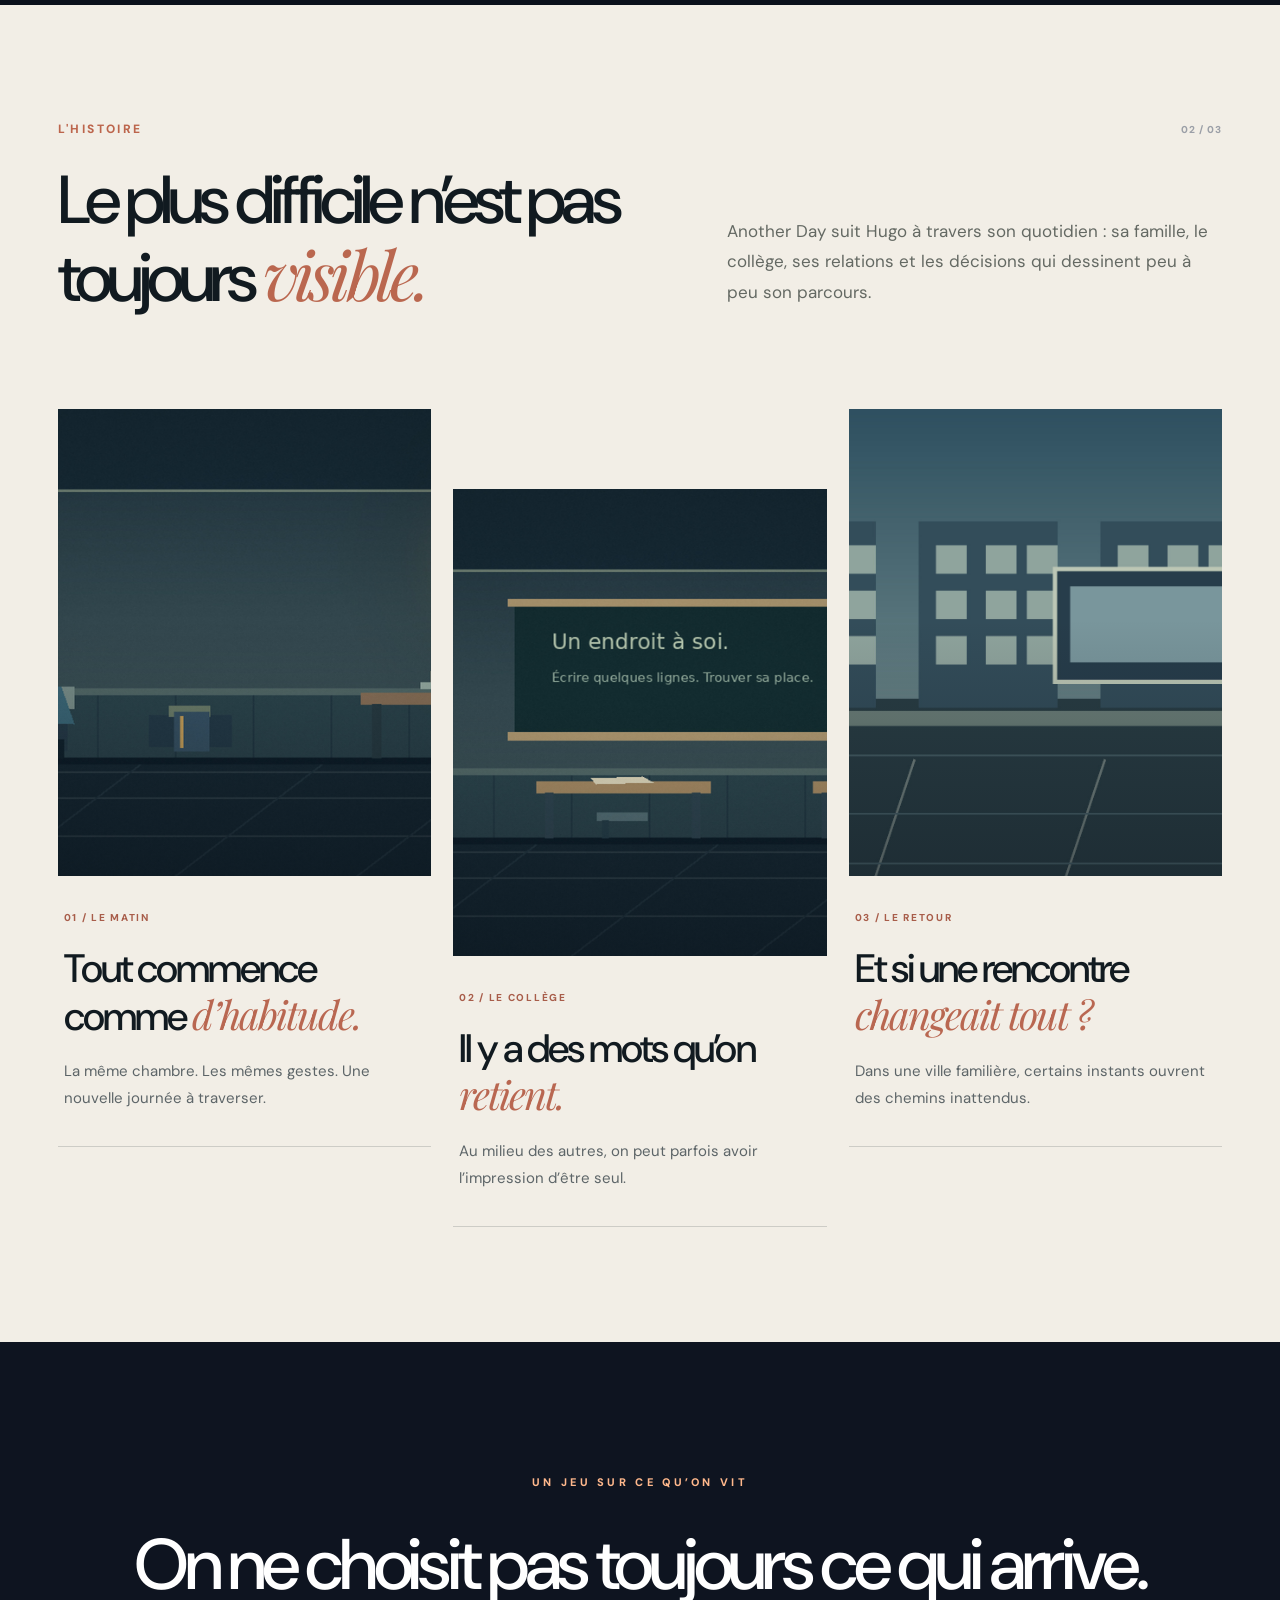
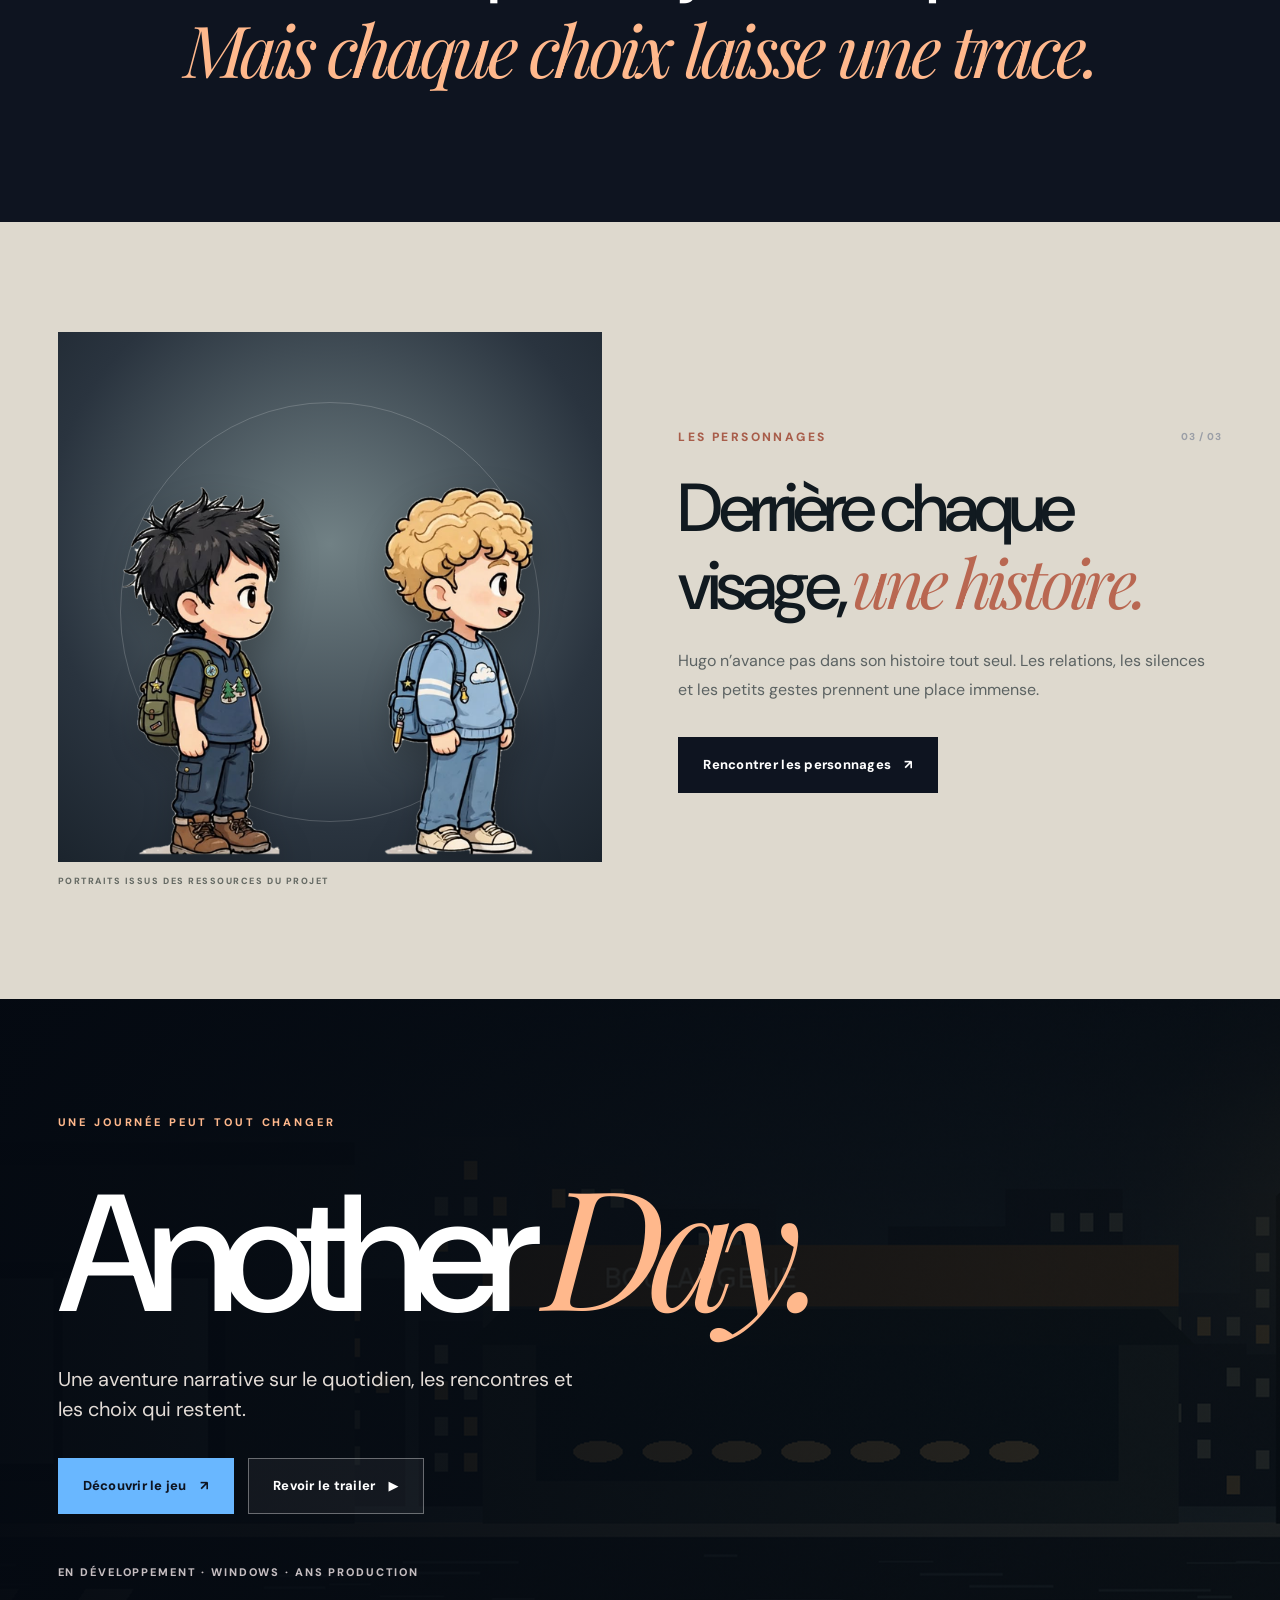
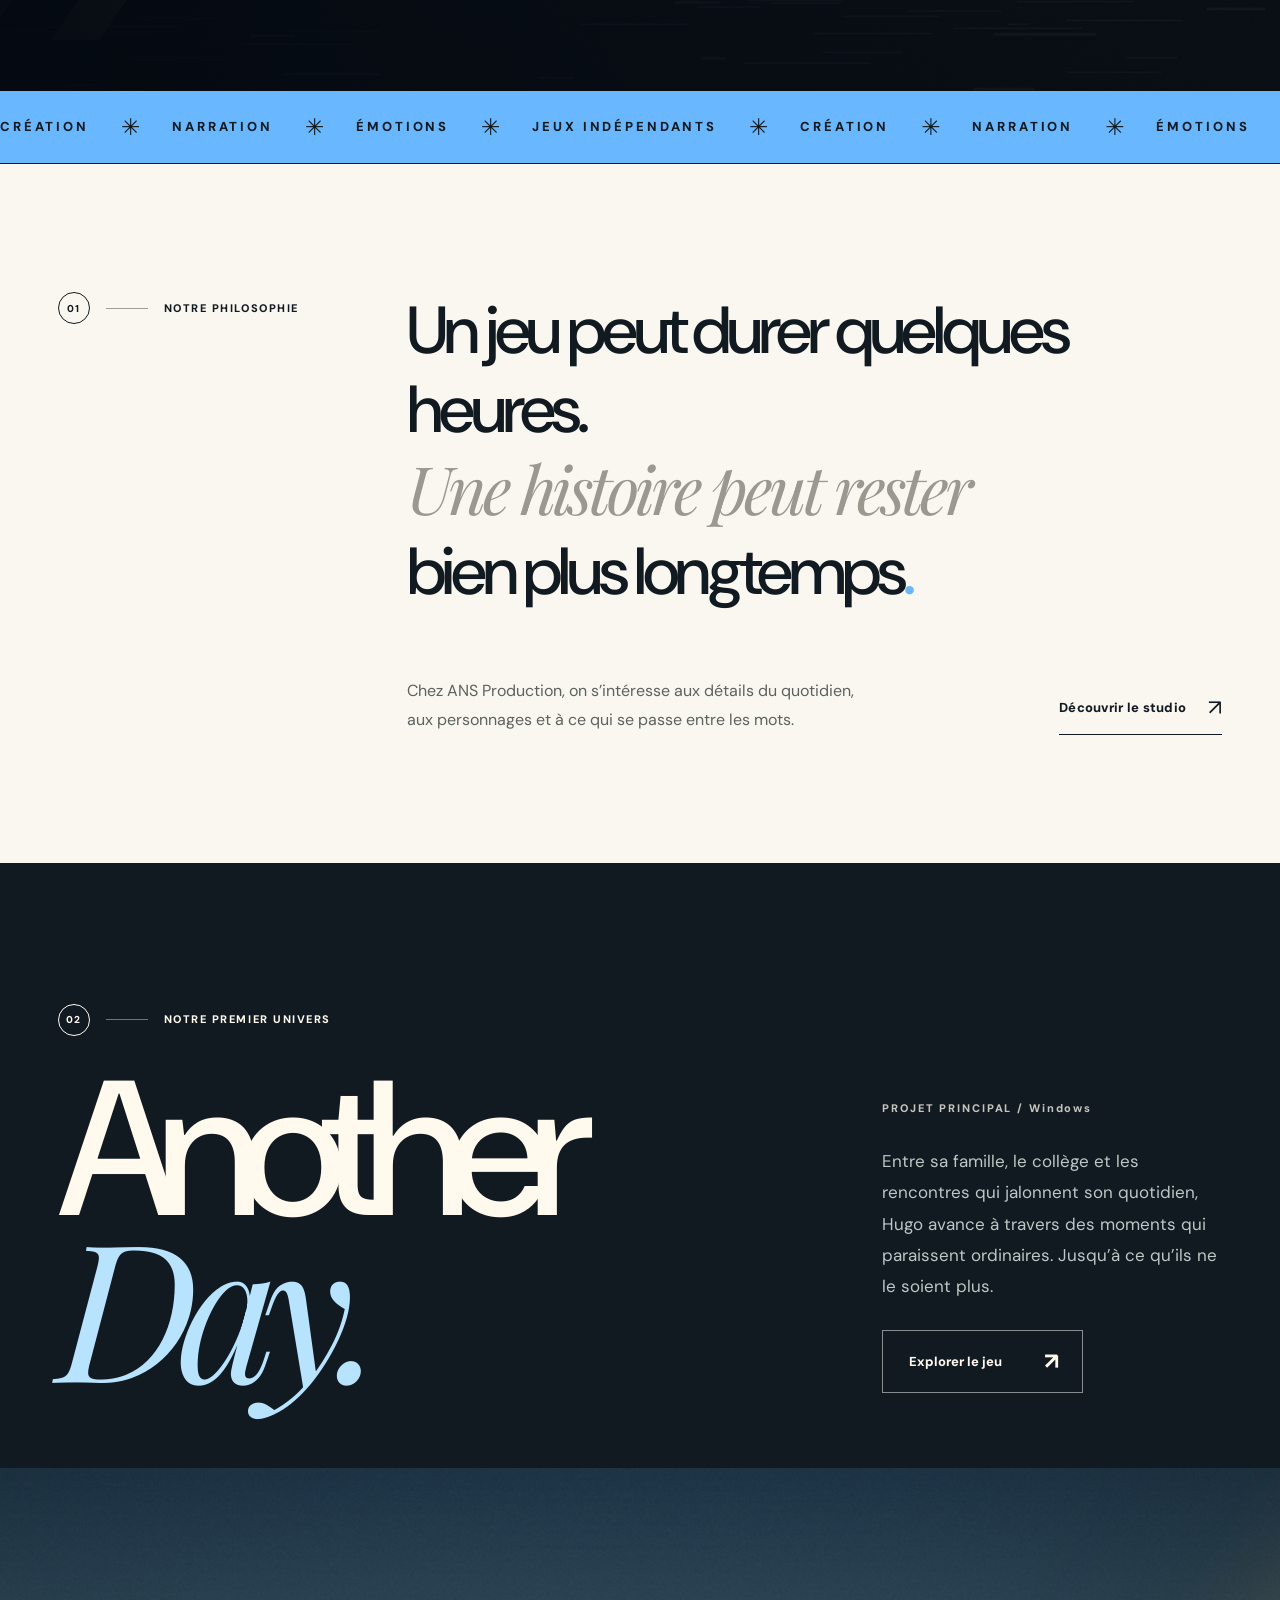
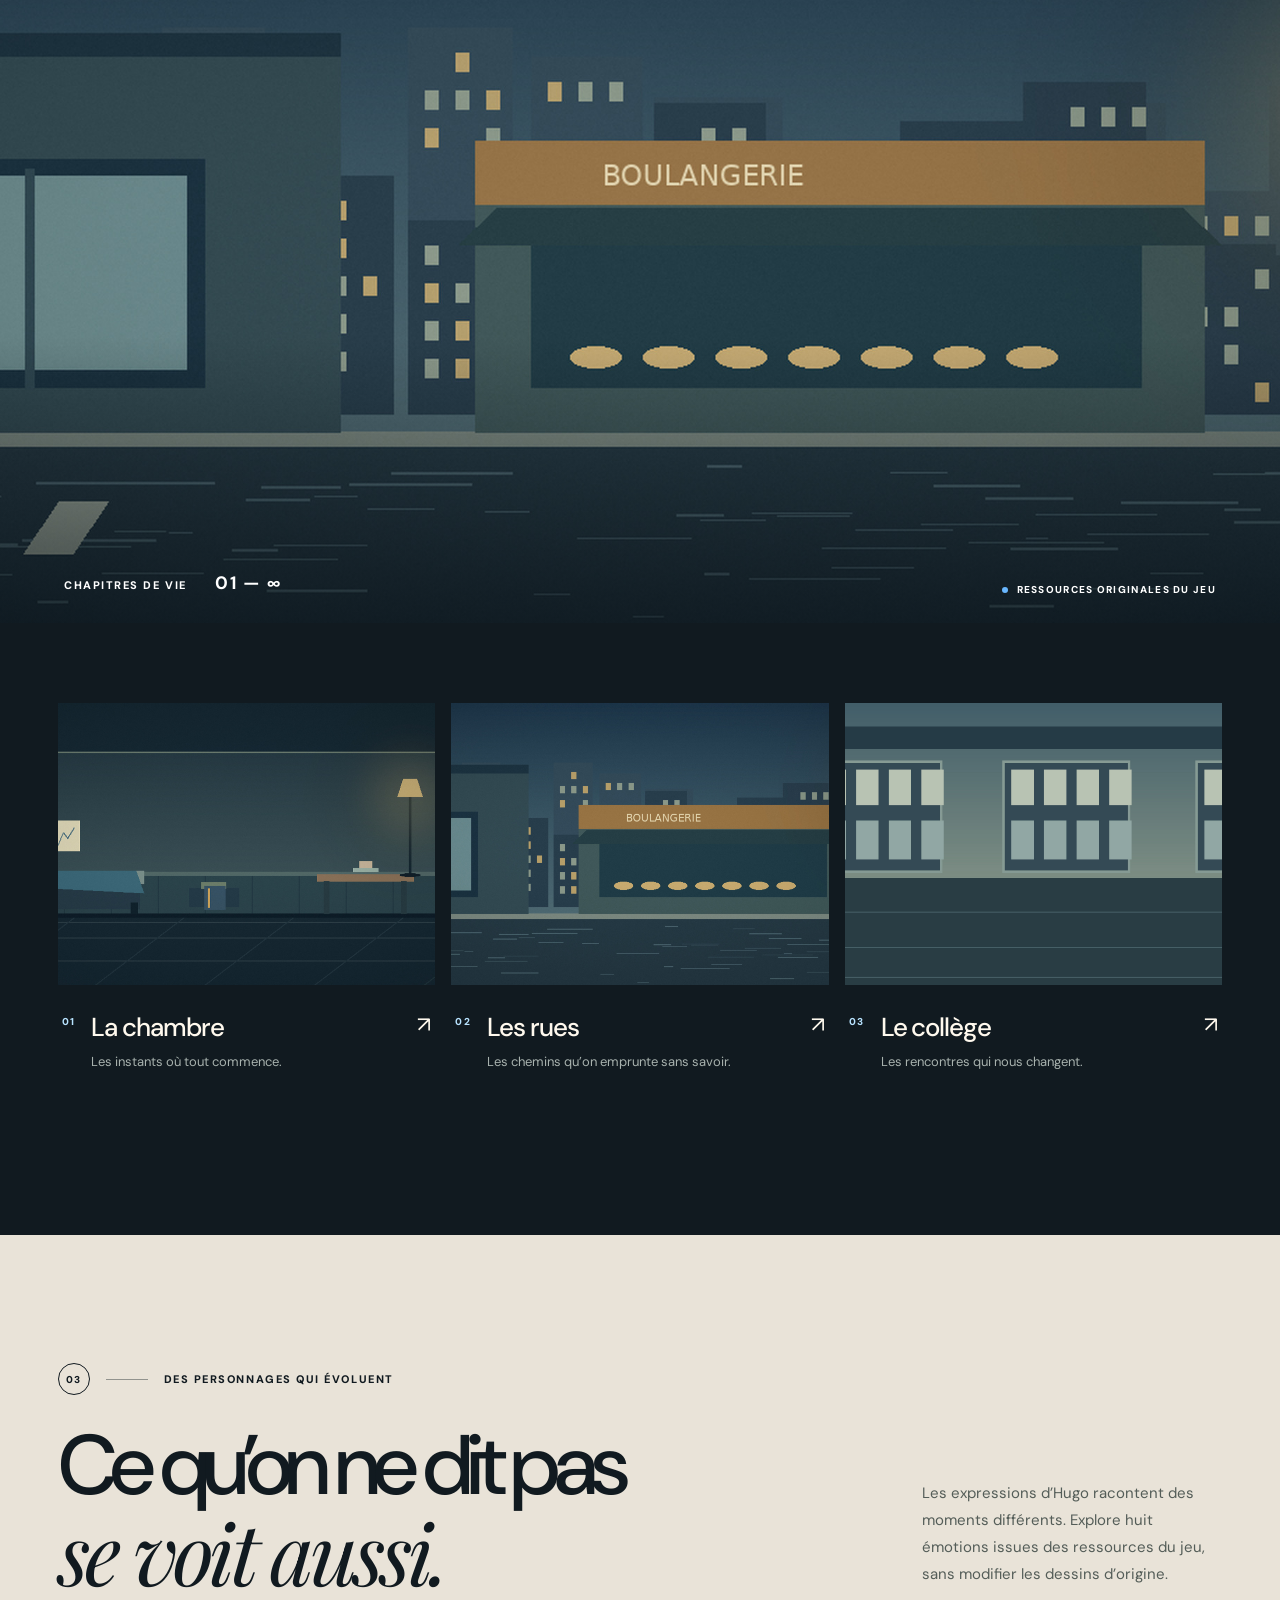
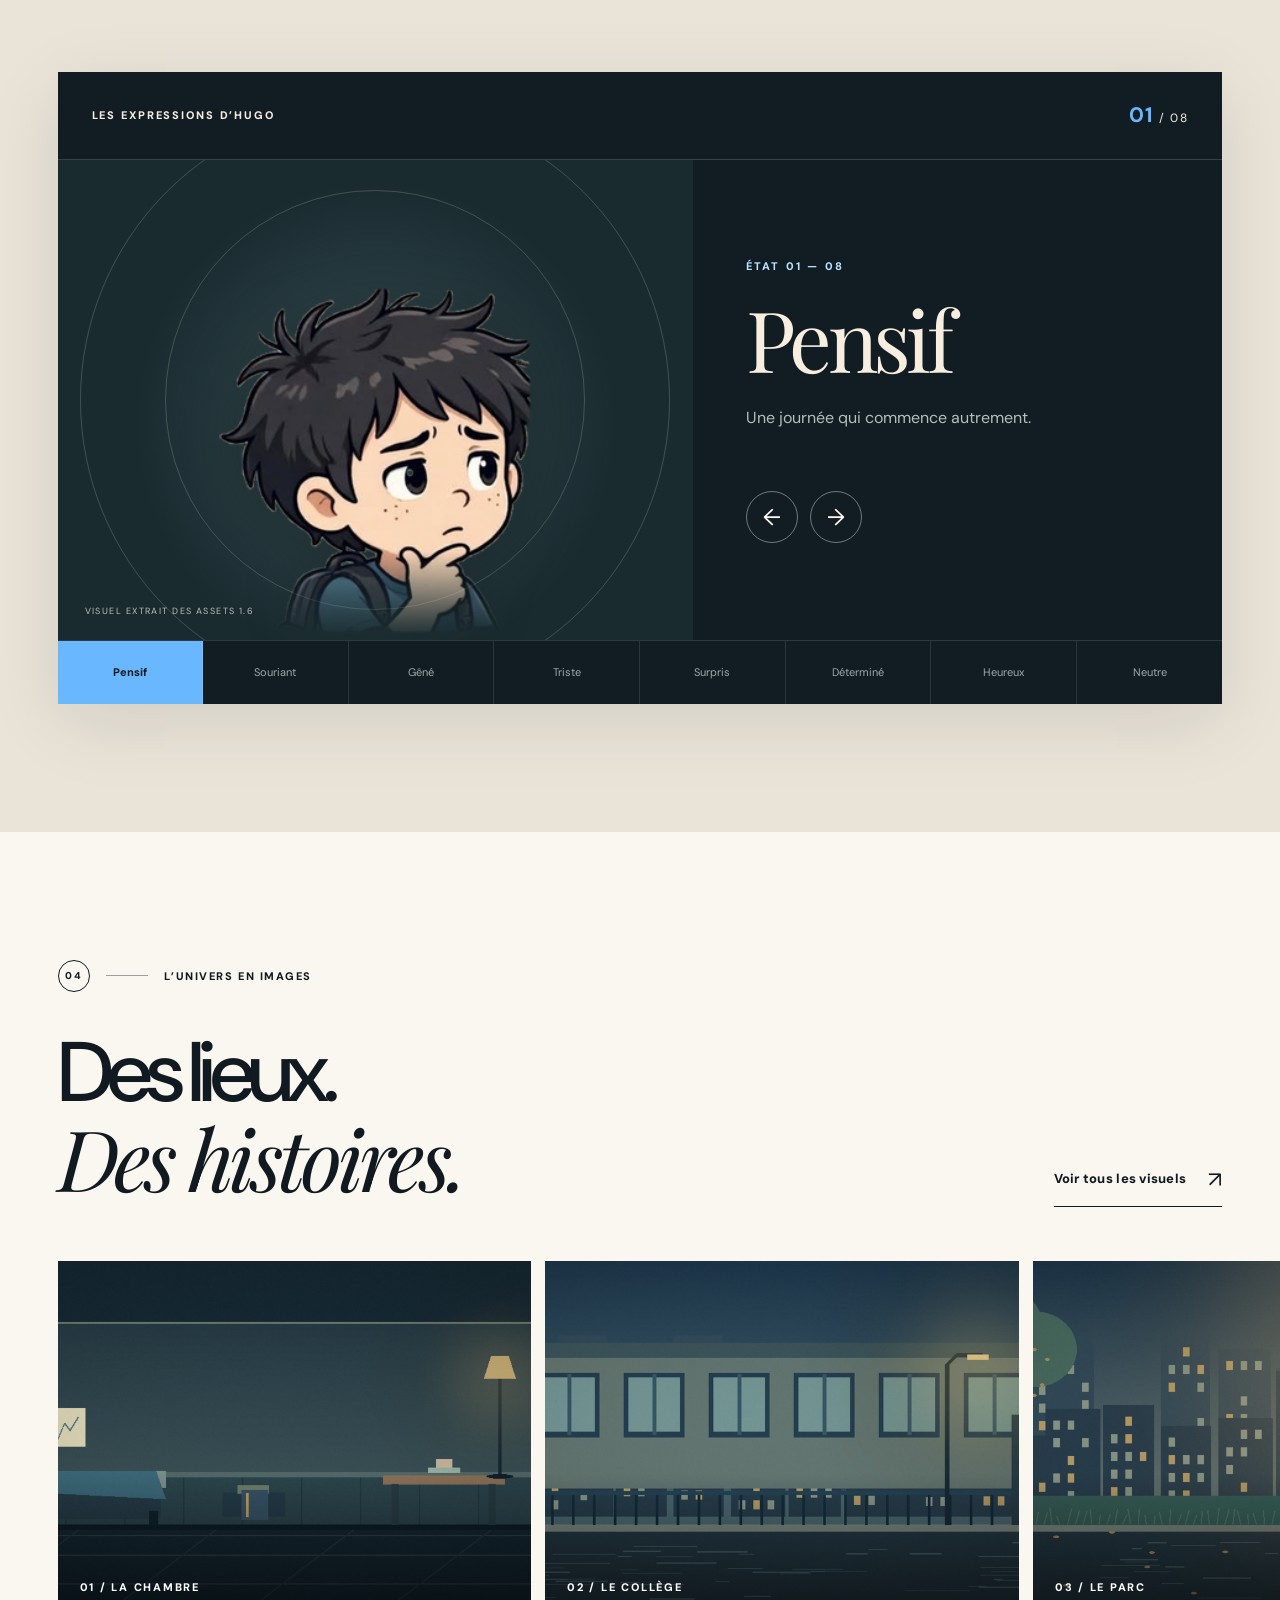
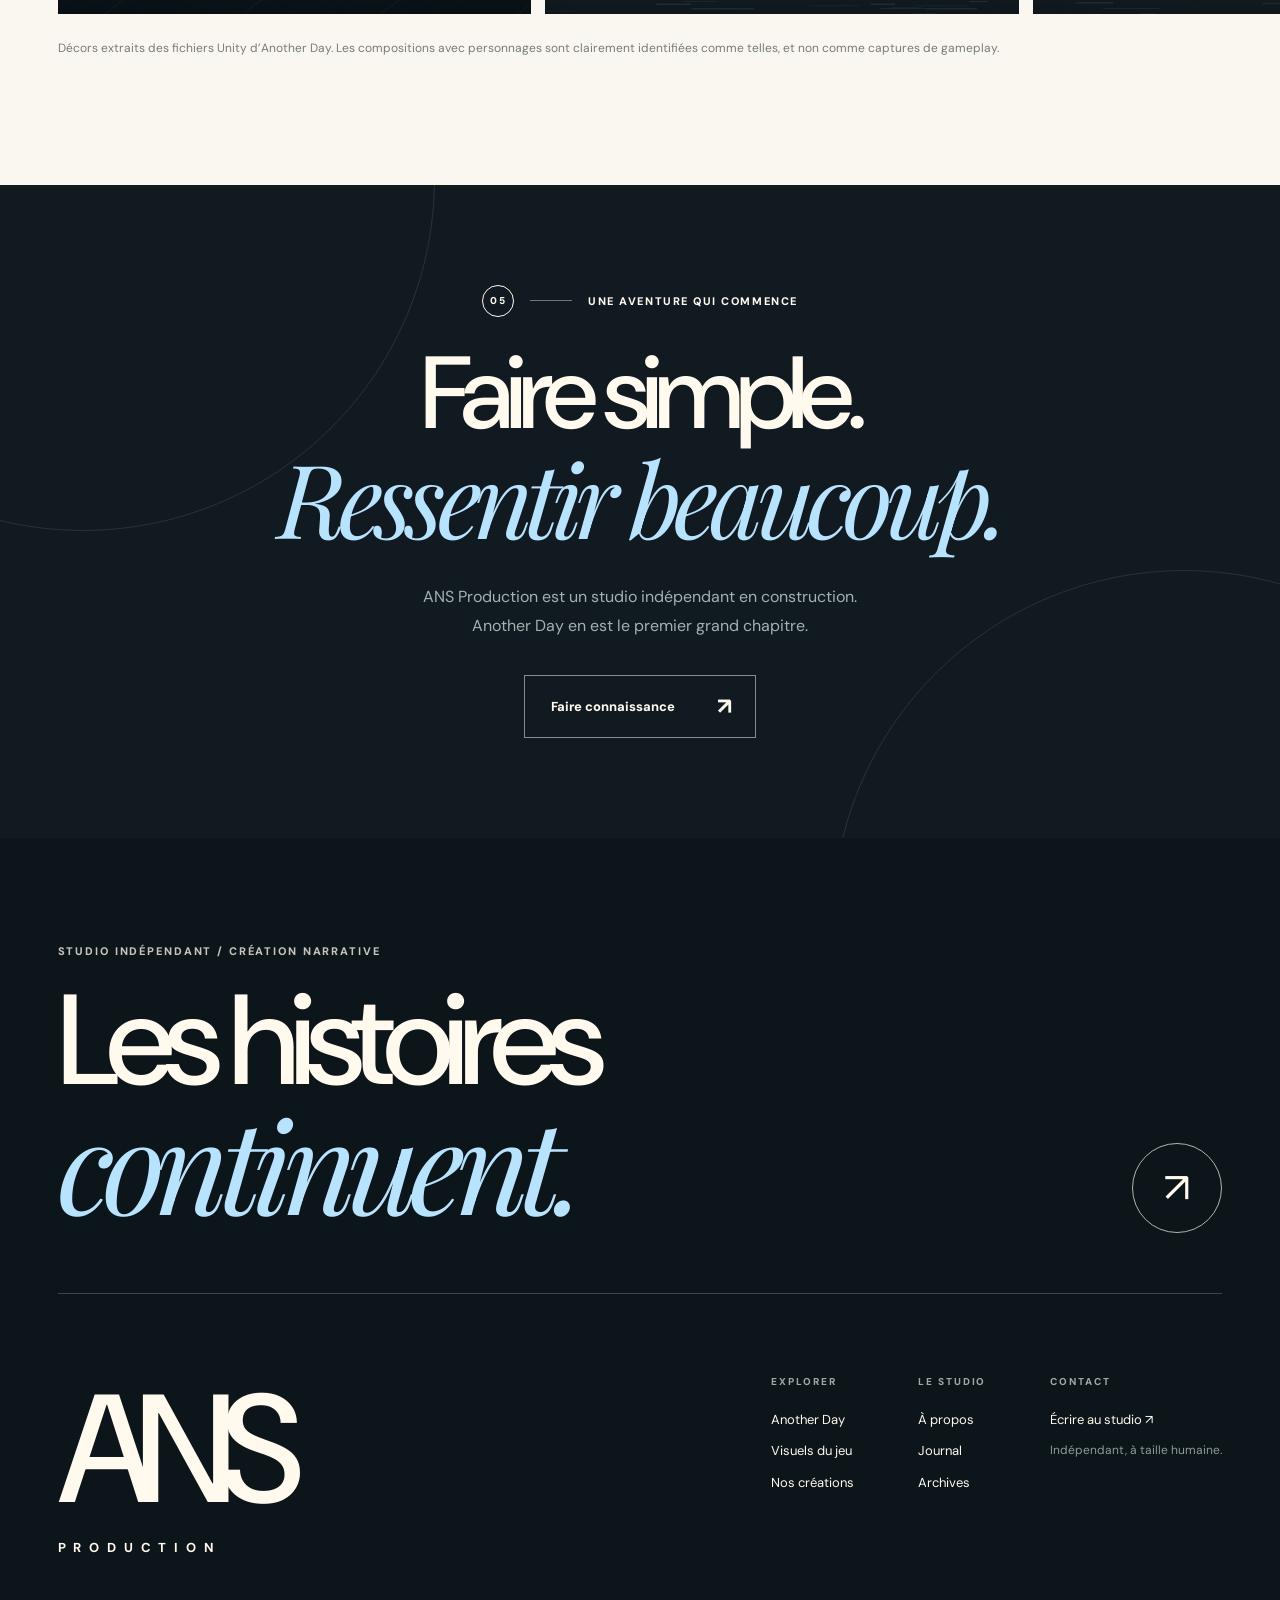
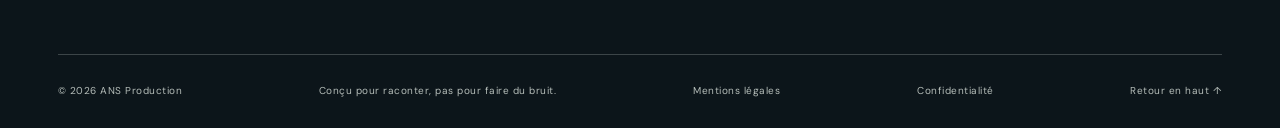
==== commit 99b488b1: "Add files via upload" ====
--- a/index.html
+++ b/index.html
@@ -5,8 +5,8 @@
  <meta name="viewport" content="width=device-width, initial-scale=1, viewport-fit=cover">
  <meta name="theme-color" content="#111a20">
  <meta name="color-scheme" content="light">
- <title>ANS Production — Studio indépendant de jeux narratifs</title>
- <meta name="description" content="Des histoires à ressentir. Découvrez ANS Production et Another Day, notre aventure narrative indépendante.">
+ <title>Another Day — L’histoire commence ici | ANS Production</title>
+ <meta name="description" content="Une journée comme les autres. Jusqu’à aujourd’hui. Découvrez l’histoire d’Hugo et la bande-annonce d’Another Day, aventure narrative d’ANS Production.">
  <meta property="og:type" content="website">
  <meta property="og:title" content="ANS Production — Studio indépendant de jeux narratifs">
  <meta property="og:description" content="Des histoires à ressentir. Découvrez ANS Production et Another Day, notre aventure narrative indépendante.">
@@ -14,8 +14,10 @@
  <link rel="preconnect" href="https://fonts.googleapis.com">
  <link rel="preconnect" href="https://fonts.gstatic.com" crossorigin>
  <link rel="stylesheet" href="styles.css">
+ <link rel="stylesheet" href="story-upgrade.css">
  <script src="site-config.js" defer></script>
  <script src="cms-loader.js" defer></script>
+ <script src="story-upgrade.js" defer></script>
 </head>
 <body data-page="home"><div id="app"><noscript>Ce site utilise JavaScript pour afficher le contenu interactif. Active JavaScript pour naviguer dans ANS Production.</noscript></div></body>
 </html>
--- a/story-upgrade.css
+++ b/story-upgrade.css
@@ -0,0 +1,22 @@
+/* ANS Production — Another Day Story Edition: uses only archived site images */
+:root{--ans-peach:#FFB88C;--ans-night:#0e1420;--ans-cream:#f5eee2;}
+.ans-story-hero{min-height:850px;height:min(950px,100svh);background:var(--ans-night);position:relative;overflow:hidden;color:var(--ans-cream)}
+.ans-story-hero .ans-hero-art{position:absolute;inset:0;width:100%;height:100%;object-fit:cover;object-position:center;transform:scale(1.03);animation:ans-hero-drift 24s ease-in-out infinite alternate;filter:saturate(.85) brightness(.7)}
+.ans-hero-glow{position:absolute;inset:0;background:linear-gradient(90deg,rgba(6,11,19,.94),rgba(7,12,22,.86) 37%,rgba(5,13,24,.16) 87%),linear-gradient(0deg,rgba(4,10,19,.75),transparent 33%);pointer-events:none}
+.ans-hero-inner{min-height:inherit;height:100%;display:grid;grid-template-columns:minmax(0,1.1fr) minmax(210px,.9fr);position:relative;z-index:1;align-items:center;gap:0;padding-top:100px;padding-bottom:70px}
+.ans-hero-copy{max-width:900px;z-index:3}.ans-eyebrow,.ans-overline{font-size:12px;letter-spacing:.20em;font-weight:800;text-transform:uppercase;display:flex;align-items:center;gap:12px;line-height:1.6}.ans-eyebrow{color:#d8ddd9;margin-bottom:32px}.ans-live-dot{width:7px;height:7px;background:var(--accent);box-shadow:0 0 0 6px rgba(255,184,140,.13);border-radius:50%;flex-shrink:0}.ans-story-hero h1{font-family:var(--sans);font-size:clamp(70px,7.8vw,140px);letter-spacing:-.085em;font-weight:500;line-height:.98;max-width:1020px;position:relative;z-index:2}.ans-story-hero h1 em{font-size:.97em;white-space:normal;letter-spacing:-.075em;color:var(--ans-peach)}.ans-story-hero h1 span{font-size:.72em;letter-spacing:-.06em;color:var(--ans-cream)}
+.ans-hero-copy>p{font-size:clamp(16px,1.5vw,21px);line-height:1.7;max-width:560px;color:#c5c8d0;margin-top:32px}
+.ans-hero-actions{display:flex;align-items:center;gap:14px;flex-wrap:wrap;margin-top:34px}.ans-action{display:inline-flex;align-items:center;justify-content:center;gap:13px;min-height:56px;border:1px solid rgba(255,255,255,.36);padding:15px 24px;font-size:13px;font-family:var(--sans);font-weight:800;letter-spacing:.02em;transition:transform .25s,background .25s,border-color .25s,box-shadow .25s}.ans-action:hover{transform:translateY(-3px)}.ans-action-primary{background:var(--accent);border-color:var(--accent);color:var(--ans-night)}.ans-action-primary:hover{background:var(--ans-peach);border-color:var(--ans-peach);box-shadow:0 12px 32px rgba(255,184,140,.18)}.ans-action-secondary{color:#fff;background:rgba(255,255,255,.05)}.ans-action-secondary:hover{background:rgba(255,255,255,.13)}.ans-action-dark{color:#fff;background:var(--ans-night);border-color:var(--ans-night)}.ans-play-glyph{font-size:11px}
+.ans-hero-facts{display:flex;gap:25px;flex-wrap:wrap;margin-top:48px;color:#b9bbc4;font-size:10px;font-weight:800;letter-spacing:.16em}.ans-hero-facts span{padding-left:13px;border-left:2px solid var(--accent)}
+.ans-hero-hugo{height:80%;align-self:end;position:relative;display:flex;align-items:end;justify-content:center;z-index:1;pointer-events:none}.ans-hero-hugo img{object-fit:contain;object-position:center bottom;height:min(71vh,680px);width:auto;max-width:100%;filter:drop-shadow(0 22px 34px rgba(2,7,12,.7));animation:ans-float 8s ease-in-out infinite alternate}.ans-hugo-halo{position:absolute;width:min(36vw,430px);height:min(36vw,430px);border:1px solid rgba(255,184,140,.17);border-radius:50%;bottom:8%;box-shadow:0 0 0 70px rgba(255,184,140,.025),0 0 0 140px rgba(255,184,140,.018)}.ans-hero-bottom{position:absolute;bottom:24px;left:4.5%;right:4.5%;display:flex;justify-content:space-between;font-size:11px;letter-spacing:.15em;font-weight:800;color:#ddd;z-index:4}.ans-story-hero>.ans-proof{position:absolute;right:4.5%;bottom:80px;z-index:4}.ans-proof{color:rgba(255,255,255,.62);font-size:9px;letter-spacing:.16em;font-weight:700;text-transform:uppercase}
+.ans-trailer{background:#0b111c;color:#f2ede8;padding:clamp(90px,10vw,175px) 0;overflow:hidden}.ans-trailer-layout{display:grid;grid-template-columns:.68fr 1.32fr;align-items:center;gap:clamp(35px,5.5vw,100px)}.ans-trailer .ans-overline,.ans-characters-story .ans-overline,.ans-narrative .ans-overline{color:var(--ans-peach);justify-content:space-between}.ans-overline span{color:#9b9fa7;font-size:10px;letter-spacing:.1em}.ans-trailer-copy h2,.ans-narrative-head h2,.ans-char-text h2{font-size:clamp(48px,5.3vw,88px);font-weight:500;letter-spacing:-.072em;line-height:1.07;margin:25px 0}.ans-trailer h2 em,.ans-narrative h2 em,.ans-char-text h2 em{color:var(--ans-peach)}.ans-trailer-copy>p,.ans-narrative-head>p,.ans-char-text>p{line-height:1.8;font-size:clamp(15px,1.25vw,19px);color:#bcbec7;max-width:550px}.ans-trailer-sub{letter-spacing:.17em;font-size:10px;color:#a4a7b0;margin-top:26px;font-weight:800}.ans-video-frame{border:1px solid rgba(255,255,255,.18);background:#050913;box-shadow:0 30px 70px rgba(0,0,0,.35);padding:10px;position:relative}.ans-trailer-video{aspect-ratio:16/9;display:block;width:100%;height:auto;background:#080d19;object-fit:cover}.ans-video-note{display:flex;justify-content:space-between;flex-wrap:wrap;gap:8px;color:#aab0bc;font-size:10px;letter-spacing:.06em;padding:14px 5px 4px;font-weight:700}.ans-video-note span:last-child{color:var(--ans-peach)}
+.ans-narrative{background:var(--paper);color:var(--ink);padding-top:clamp(95px,9vw,160px)}.ans-narrative-head{display:grid;grid-template-columns:1.1fr .9fr;column-gap:5vw}.ans-narrative-head .ans-overline{grid-column:1/-1;color:#bc654c}.ans-narrative-head h2{max-width:930px}.ans-narrative-head h2 em{color:#ba674f}.ans-narrative-head>p{align-self:end;justify-self:end;color:var(--muted);font-size:17px;margin-bottom:32px}.ans-beat-grid{margin-top:70px;display:grid;grid-template-columns:repeat(3,minmax(0,1fr));gap:22px;align-items:start}.ans-beat-offset{margin-top:80px}.ans-beat{overflow:hidden}.ans-beat-media{aspect-ratio:4/5;overflow:hidden;background:#1d2933;position:relative}.ans-beat-media:after{content:'';position:absolute;inset:0;background:linear-gradient(0deg,rgba(8,13,21,.33),transparent 55%)}.ans-beat-media img{height:100%;width:100%;object-fit:cover;transition:transform .9s cubic-bezier(.15,.8,.2,1)}.ans-beat:hover .ans-beat-media img{transform:scale(1.07)}.ans-beat-content{padding:28px 6px 35px;border-bottom:1px solid var(--line)}.ans-beat-no{font-size:10px;letter-spacing:.17em;color:#a85d4a;font-weight:800}.ans-beat h3{font-size:clamp(32px,3.1vw,53px);line-height:1.12;letter-spacing:-.05em;margin:19px 0}.ans-beat h3 em{color:#b96751}.ans-beat p{font-size:15px;line-height:1.75;color:#5d6568;max-width:390px}
+.ans-midquote{background:var(--ans-night);color:#fff;min-height:480px;display:grid;place-items:center;margin-top:clamp(90px,9vw,160px);padding:95px 0;text-align:center}.ans-midquote span{font-size:11px;letter-spacing:.3em;font-weight:800;color:var(--ans-peach)}.ans-midquote p{font-size:clamp(38px,5.6vw,85px);line-height:1.17;letter-spacing:-.06em;margin-top:30px;font-weight:500}.ans-midquote em{color:var(--ans-peach)}
+.ans-characters-story{background:#ded9ce;padding:110px 0}.ans-char-layout{display:grid;grid-template-columns:1fr 1fr;align-items:center;gap:6vw}.ans-char-stage{background:radial-gradient(circle at 50% 40%,#718185,#2a343f 68%,#1b242d);min-height:530px;overflow:hidden;display:flex;align-items:flex-end;justify-content:center;gap:30px;padding:35px 20px 0;position:relative}.ans-char-stage:before{content:'';position:absolute;width:420px;height:420px;border:1px solid rgba(255,255,255,.18);border-radius:50%;left:calc(50% - 210px);top:70px}.ans-char-stage img{height:470px;width:auto;max-width:45%;object-fit:contain;object-position:bottom;z-index:1;filter:drop-shadow(5px 12px 17px rgba(0,0,0,.23))}.ans-char-stage img:nth-child(2){height:420px}.ans-char-visual>span{display:block;font-size:9px;letter-spacing:.17em;margin-top:13px;color:#646963;font-weight:800}.ans-char-text .ans-overline{color:#a85d4a}.ans-char-text h2 em{color:#b96751}.ans-char-text>p{color:#5c6363;margin-bottom:32px}
+.ans-final{background:#07101b;position:relative;color:#fff;min-height:660px;display:grid;align-items:center;overflow:hidden}.ans-final>img{width:100%;height:100%;object-fit:cover;position:absolute;inset:0;filter:brightness(.4) saturate(.85)}.ans-final:after{content:'';inset:0;position:absolute;background:linear-gradient(90deg,rgba(4,9,17,.94),rgba(4,9,17,.45))}.ans-final-copy{position:relative;z-index:1;padding:110px 0}.ans-final-copy>span{font-size:11px;color:var(--ans-peach);letter-spacing:.26em;font-weight:800}.ans-final h2{font-size:clamp(78px,13vw,190px);letter-spacing:-.09em;line-height:1.08;margin:20px 0}.ans-final h2 em{color:var(--ans-peach)}.ans-final p{max-width:540px;font-size:20px;color:#e3dcd7}.ans-final small{display:block;margin-top:50px;font-size:11px;letter-spacing:.17em;color:#c6bec1;font-weight:800}
+.ans-game-ribbon{background:#f5eee2;padding:50px 0;border-bottom:1px solid var(--line)}.ans-game-ribbon-inner{display:flex;align-items:center;justify-content:space-between;gap:24px}.ans-game-ribbon span{font-size:10px;letter-spacing:.17em;font-weight:800;color:#9b5b49}.ans-game-ribbon h2{font-size:clamp(38px,4vw,65px);letter-spacing:-.06em;line-height:1.2;margin:10px 0}.ans-game-ribbon em{color:#b96751}.ans-game-ribbon p{color:var(--muted);font-size:15px}.ans-game-story-tag{font-size:11px!important;color:#ad6249!important;letter-spacing:.16em;font-weight:800;margin-bottom:24px}
+.ans-ready{opacity:0;transform:translateY(32px);transition:opacity 1s ease,transform 1.1s cubic-bezier(.19,1,.22,1)}.ans-ready.ans-shown{opacity:1;transform:translateY(0)}
+@keyframes ans-float{to{transform:translateY(-11px)}}@keyframes ans-hero-drift{to{transform:scale(1.11) translateX(-1.2%)}}
+@media(max-width:1100px){.ans-story-hero h1{font-size:clamp(60px,8vw,100px)}.ans-trailer-layout{grid-template-columns:1fr;gap:45px}.ans-trailer-copy{max-width:840px}.ans-trailer-copy h2{max-width:760px}.ans-narrative-head{grid-template-columns:1fr}.ans-narrative-head>p{justify-self:start;margin:8px 0 0}.ans-beat-grid{margin-top:55px}.ans-beat-offset{margin-top:40px}.ans-char-stage{min-height:425px}.ans-char-stage img{height:390px}.ans-char-stage img:nth-child(2){height:340px}}
+@media(max-width:700px){.ans-story-hero{min-height:750px;height:92svh;max-height:900px}.ans-story-hero .ans-hero-art{object-position:48%}.ans-hero-glow{background:linear-gradient(90deg,rgba(4,9,17,.91),rgba(4,9,17,.66) 72%,rgba(4,9,17,.24)),linear-gradient(0deg,rgba(4,9,17,.8),transparent 40%)}.ans-hero-inner{display:flex;align-items:center;padding-top:96px;padding-bottom:95px}.ans-hero-copy{width:100%}.ans-eyebrow{font-size:9px;letter-spacing:.13em;margin-bottom:20px;max-width:270px}.ans-story-hero h1{font-size:clamp(49px,10.5vw,72px);letter-spacing:-.08em;max-width:100%}.ans-story-hero h1 span{font-size:.7em}.ans-hero-copy>p{font-size:14px;line-height:1.7;max-width:290px;margin-top:24px}.ans-hero-actions{gap:9px;margin-top:24px}.ans-action{padding:13px 15px;font-size:11px;min-height:49px;gap:9px}.ans-hero-facts{margin-top:24px;gap:10px;font-size:8px}.ans-hero-facts span{padding-left:7px}.ans-hero-hugo{position:absolute;right:-11%;bottom:8%;width:62%;height:50%;opacity:.38}.ans-hero-hugo img{height:100%}.ans-hugo-halo{width:200px;height:200px}.ans-hero-bottom{font-size:9px;bottom:20px}.ans-story-hero>.ans-proof{right:4%;bottom:62px;font-size:7px}.ans-trailer{padding:85px 0}.ans-trailer-copy h2,.ans-narrative-head h2,.ans-char-text h2{font-size:clamp(43px,10vw,67px)}.ans-trailer-copy p{font-size:14px}.ans-video-frame{padding:4px}.ans-video-note{font-size:9px}.ans-narrative{padding-top:85px}.ans-narrative-head>p{font-size:15px}.ans-beat-grid{grid-template-columns:1fr;gap:25px}.ans-beat-offset{margin-top:0}.ans-beat-media{aspect-ratio:5/3}.ans-beat h3{font-size:38px}.ans-beat-content{padding:22px 2px 25px}.ans-midquote{min-height:330px;margin-top:70px;padding:70px 0}.ans-midquote p{font-size:clamp(38px,8vw,62px)}.ans-characters-story{padding:80px 0}.ans-char-layout{grid-template-columns:1fr;gap:40px}.ans-char-stage{min-height:350px}.ans-char-stage img{height:330px}.ans-char-stage img:nth-child(2){height:295px}.ans-final{min-height:590px}.ans-final-copy{padding:90px 0}.ans-final h2{font-size:clamp(78px,16vw,110px)}.ans-final p{font-size:16px}.ans-game-ribbon-inner{align-items:start;flex-direction:column}.ans-game-ribbon h2{font-size:43px}.ans-final small{font-size:9px}}
+@media(prefers-reduced-motion:reduce){.ans-story-hero .ans-hero-art,.ans-hero-hugo img{animation:none!important}.ans-ready{opacity:1!important;transform:none!important;transition:none!important}}
